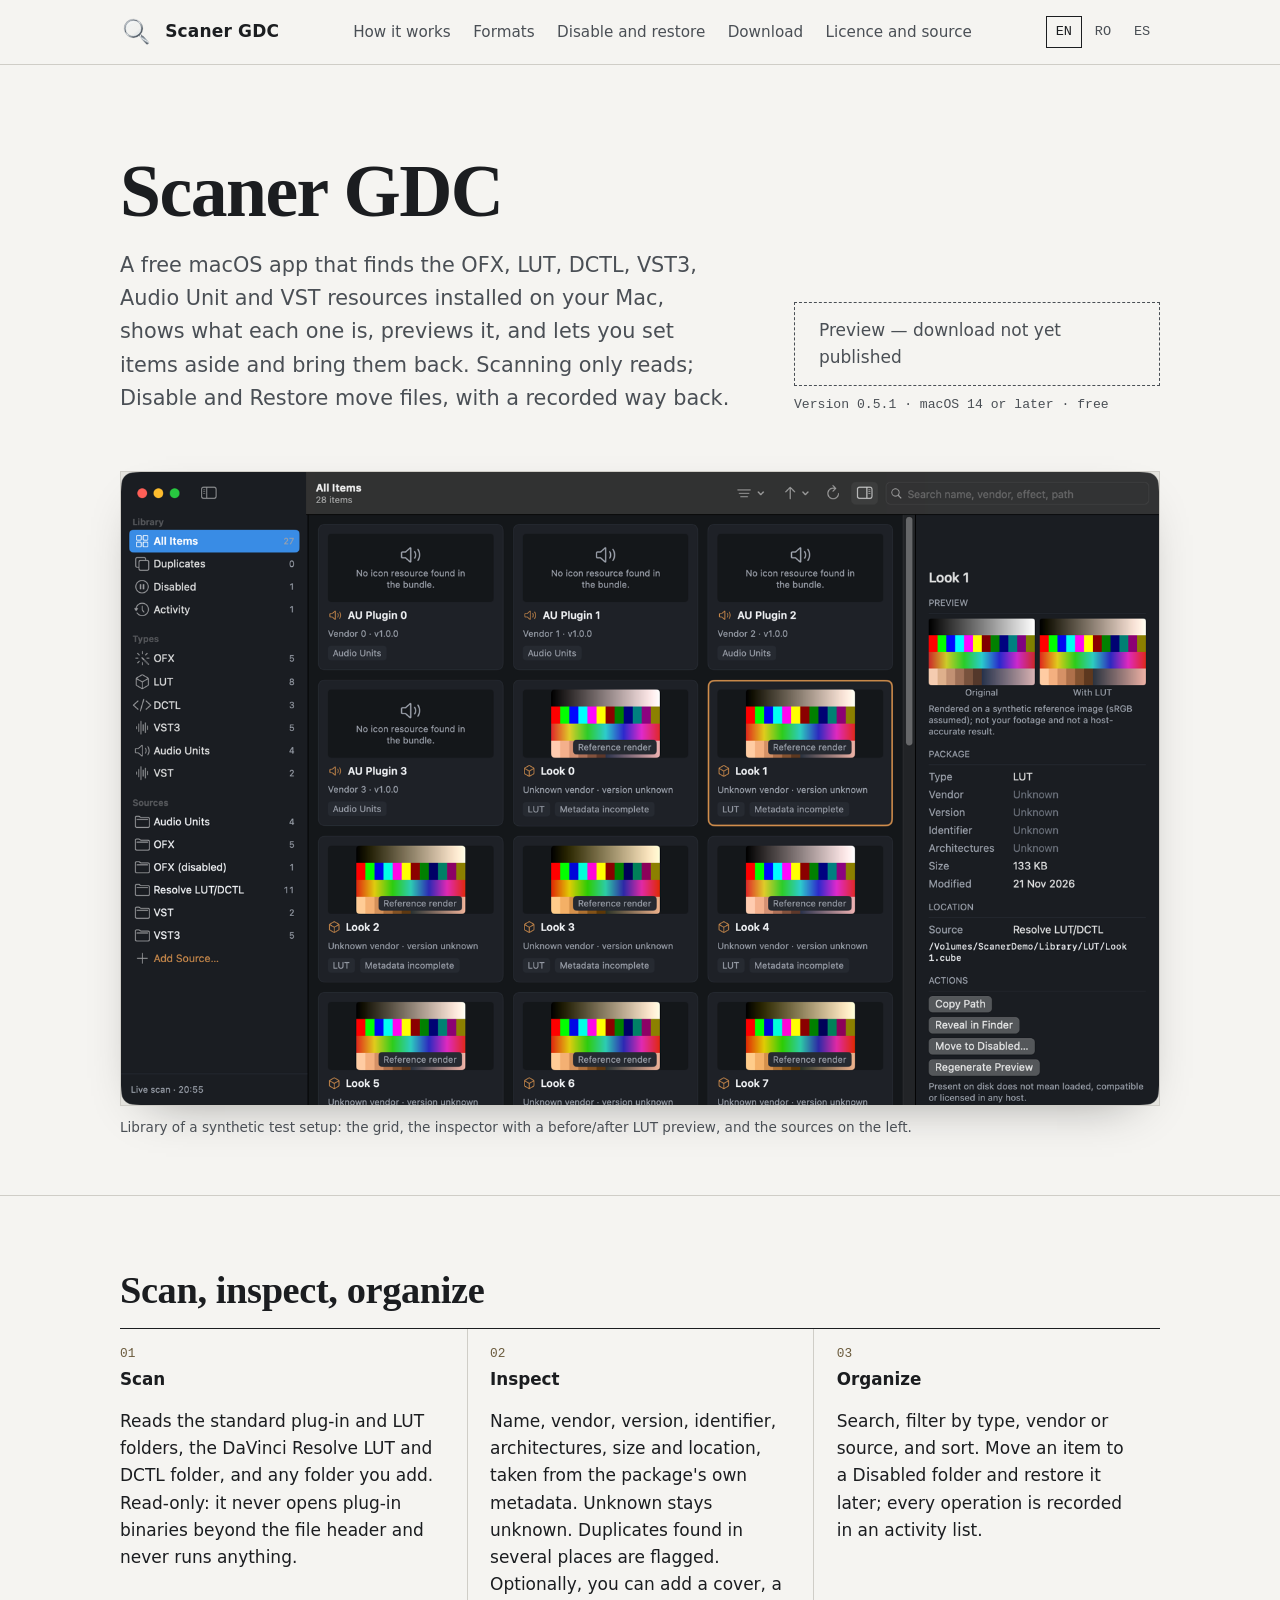
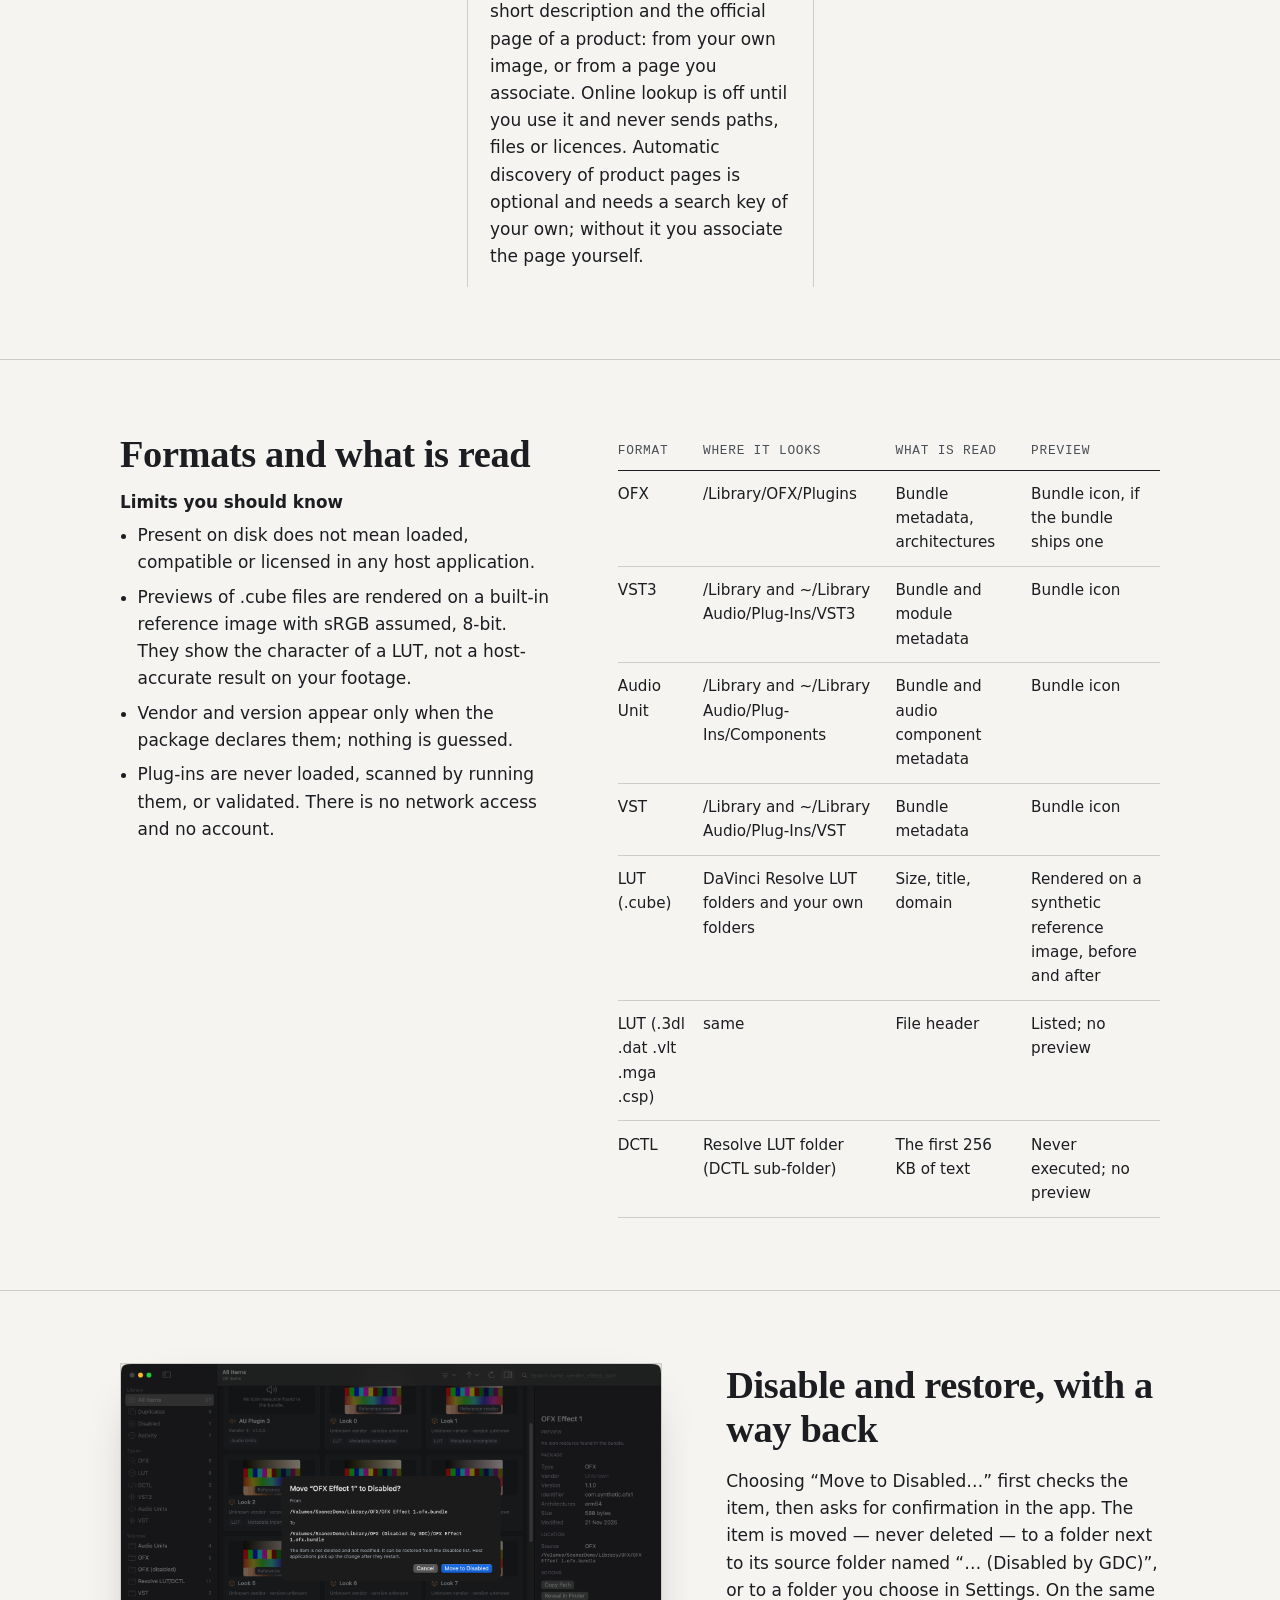
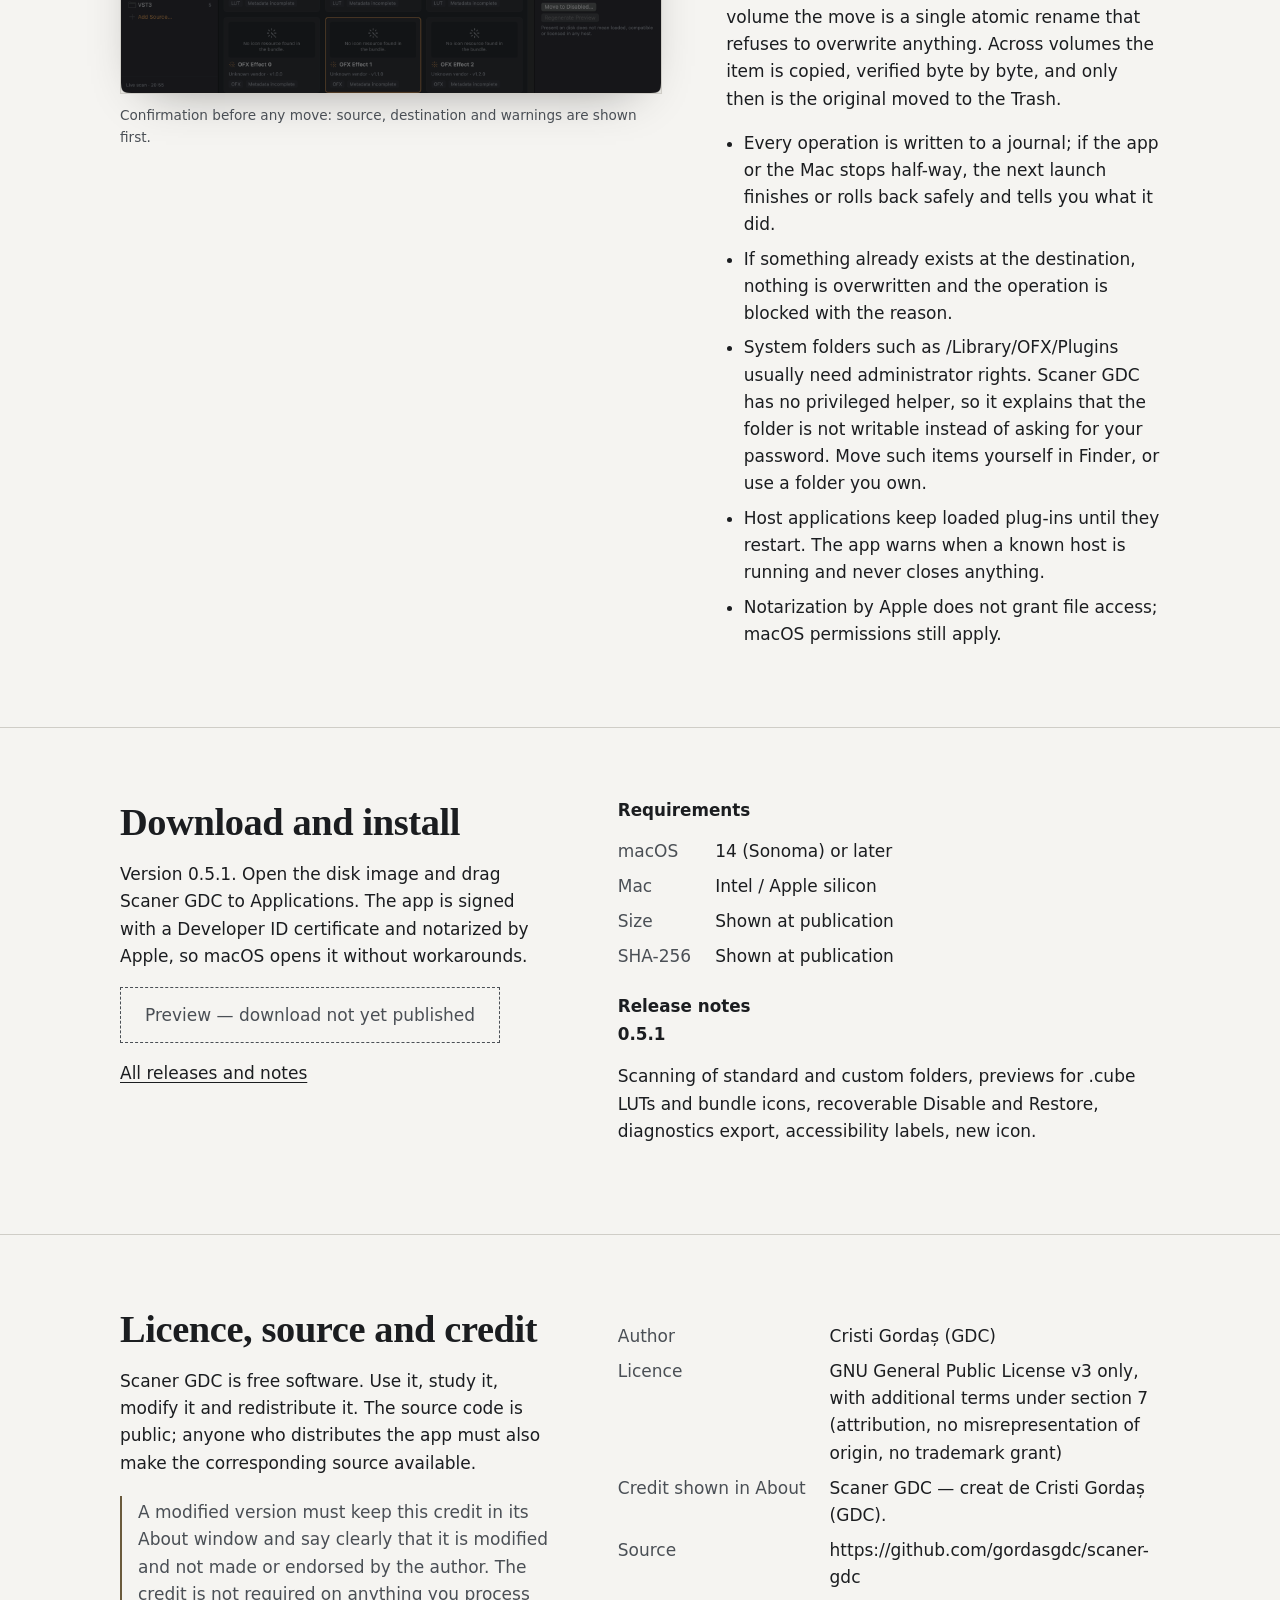
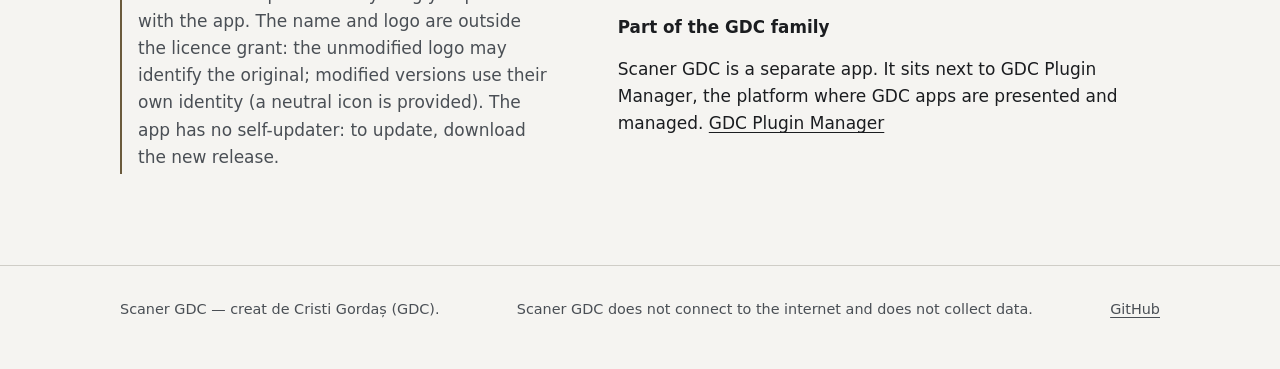
==== site/index.html @ c9c183f8 "Scaner GDC 0.5.1 Source snapshot of the private development history at f3cc10f59697." ====
<!doctype html>
<html lang="en"><head><meta charset="utf-8"><meta name="viewport" content="width=device-width,initial-scale=1">
<title>Scaner GDC — inventory and preview of OFX, LUT, DCTL and audio plug-ins for macOS</title><meta name="description" content="Scaner GDC is a free macOS app that lists the OFX, LUT, DCTL, VST3, Audio Unit and VST resources installed on your Mac, previews them and lets you move items aside and restore them.">
<meta name="color-scheme" content="light dark"><link rel="canonical" href="https://gordasgdc.github.io/scaner-gdc/"><link rel="alternate" hreflang="en" href="https://gordasgdc.github.io/scaner-gdc/"><link rel="alternate" hreflang="ro" href="https://gordasgdc.github.io/scaner-gdc/ro/"><link rel="alternate" hreflang="es" href="https://gordasgdc.github.io/scaner-gdc/es/"><link rel="alternate" hreflang="x-default" href="https://gordasgdc.github.io/scaner-gdc/">
<meta property="og:title" content="Scaner GDC"><meta property="og:description" content="Scaner GDC is a free macOS app that lists the OFX, LUT, DCTL, VST3, Audio Unit and VST resources installed on your Mac, previews them and lets you move items aside and restore them."><meta property="og:type" content="website">
<link rel="icon" type="image/svg+xml" href="assets/logo.svg"><link rel="stylesheet" href="assets/style.css"></head>
<body><a class="skip" href="#main">Skip to content</a>
<header class="top"><div class="wrap"><a class="brand" href="./"><img src="assets/logo.svg" alt="" width="34" height="34"><span>Scaner GDC</span></a>
<nav class="main" aria-label="Main"><a href="#workflow">How it works</a><a href="#formats">Formats</a><a href="#manage">Disable and restore</a><a href="#download">Download</a><a href="#license">Licence and source</a></nav><nav class="lang" aria-label="Language"><a href="./" hreflang="en" lang="en" aria-current="page">EN</a><a href="ro/" hreflang="ro" lang="ro">RO</a><a href="es/" hreflang="es" lang="es">ES</a></nav></div></header>
<main id="main">
<div class="hero"><div class="wrap"><div class="cols"><div><h1>Scaner GDC</h1><p class="lead">A free macOS app that finds the OFX, LUT, DCTL, VST3, Audio Unit and VST resources installed on your Mac, shows what each one is, previews it, and lets you set items aside and bring them back. Scanning only reads; Disable and Restore move files, with a recorded way back.</p></div>
<div class="dl"><span class="btn off" role="note">Preview — download not yet published</span><p class="meta">Version 0.5.1 · macOS 14 or later · free</p></div></div>
<figure class="shot hero-shot"><img src="assets/shots/main.png" width="1600" height="975" alt="Scaner GDC window with a grid of plug-ins and LUTs and an inspector showing an original and a LUT preview"><figcaption>Library of a synthetic test setup: the grid, the inspector with a before/after LUT preview, and the sources on the left.</figcaption></figure></div></div>
<section id="workflow"><div class="wrap"><h2>Scan, inspect, organize</h2><ol class="steps"><li><span class="n">01</span><h3>Scan</h3><p>Reads the standard plug-in and LUT folders, the DaVinci Resolve LUT and DCTL folder, and any folder you add. Read-only: it never opens plug-in binaries beyond the file header and never runs anything.</p></li><li><span class="n">02</span><h3>Inspect</h3><p>Name, vendor, version, identifier, architectures, size and location, taken from the package&#x27;s own metadata. Unknown stays unknown. Duplicates found in several places are flagged. Optionally, you can add a cover, a short description and the official page of a product: from your own image, or from a page you associate. Online lookup is off until you use it and never sends paths, files or licences. Automatic discovery of product pages is optional and needs a search key of your own; without it you associate the page yourself.</p></li><li><span class="n">03</span><h3>Organize</h3><p>Search, filter by type, vendor or source, and sort. Move an item to a Disabled folder and restore it later; every operation is recorded in an activity list.</p></li></ol></div></section>
<section id="formats"><div class="wrap split"><div><h2>Formats and what is read</h2><h3>Limits you should know</h3><ul class="plain"><li>Present on disk does not mean loaded, compatible or licensed in any host application.</li><li>Previews of .cube files are rendered on a built-in reference image with sRGB assumed, 8-bit. They show the character of a LUT, not a host-accurate result on your footage.</li><li>Vendor and version appear only when the package declares them; nothing is guessed.</li><li>Plug-ins are never loaded, scanned by running them, or validated. There is no network access and no account.</li></ul></div>
<div class="tablewrap"><table><thead><tr><th scope="col">Format</th><th scope="col">Where it looks</th><th scope="col">What is read</th><th scope="col">Preview</th></tr></thead><tbody><tr><td>OFX</td><td>/Library/OFX/Plugins</td><td>Bundle metadata, architectures</td><td>Bundle icon, if the bundle ships one</td></tr><tr><td>VST3</td><td>/Library and ~/Library Audio/Plug-Ins/VST3</td><td>Bundle and module metadata</td><td>Bundle icon</td></tr><tr><td>Audio Unit</td><td>/Library and ~/Library Audio/Plug-Ins/Components</td><td>Bundle and audio component metadata</td><td>Bundle icon</td></tr><tr><td>VST</td><td>/Library and ~/Library Audio/Plug-Ins/VST</td><td>Bundle metadata</td><td>Bundle icon</td></tr><tr><td>LUT (.cube)</td><td>DaVinci Resolve LUT folders and your own folders</td><td>Size, title, domain</td><td>Rendered on a synthetic reference image, before and after</td></tr><tr><td>LUT (.3dl .dat .vlt .mga .csp)</td><td>same</td><td>File header</td><td>Listed; no preview</td></tr><tr><td>DCTL</td><td>Resolve LUT folder (DCTL sub-folder)</td><td>The first 256 KB of text</td><td>Never executed; no preview</td></tr></tbody></table></div></div></section>
<section id="manage"><div class="wrap split flip"><div><h2>Disable and restore, with a way back</h2><p>Choosing “Move to Disabled…” first checks the item, then asks for confirmation in the app. The item is moved — never deleted — to a folder next to its source folder named “… (Disabled by GDC)”, or to a folder you choose in Settings. On the same volume the move is a single atomic rename that refuses to overwrite anything. Across volumes the item is copied, verified byte by byte, and only then is the original moved to the Trash.</p><ul class="plain"><li>Every operation is written to a journal; if the app or the Mac stops half-way, the next launch finishes or rolls back safely and tells you what it did.</li><li>If something already exists at the destination, nothing is overwritten and the operation is blocked with the reason.</li><li>System folders such as /Library/OFX/Plugins usually need administrator rights. Scaner GDC has no privileged helper, so it explains that the folder is not writable instead of asking for your password. Move such items yourself in Finder, or use a folder you own.</li><li>Host applications keep loaded plug-ins until they restart. The app warns when a known host is running and never closes anything.</li><li>Notarization by Apple does not grant file access; macOS permissions still apply.</li></ul></div>
<figure class="shot"><img src="assets/shots/confirm.png" width="1600" height="975" alt="Confirmation dialog before moving an OFX effect to the Disabled folder" loading="lazy"><figcaption>Confirmation before any move: source, destination and warnings are shown first.</figcaption></figure></div></section>
<section id="download"><div class="wrap split"><div><h2>Download and install</h2><p>Version 0.5.1. Open the disk image and drag Scaner GDC to Applications. The app is signed with a Developer ID certificate and notarized by Apple, so macOS opens it without workarounds.</p><p><span class="btn off" role="note">Preview — download not yet published</span></p><p><a href="https://github.com/gordasgdc/scaner-gdc/releases">All releases and notes</a></p></div>
<div><h3>Requirements</h3><dl class="facts"><dt>macOS</dt><dd>14 (Sonoma) or later</dd><dt>Mac</dt><dd>Intel / Apple silicon</dd><dt>Size</dt><dd>Shown at publication</dd><dt>SHA-256</dt><dd>Shown at publication</dd></dl><h3 style="margin-top:1.6rem">Release notes</h3><h3>0.5.1</h3><p>Scanning of standard and custom folders, previews for .cube LUTs and bundle icons, recoverable Disable and Restore, diagnostics export, accessibility labels, new icon.</p></div></div></section>
<section id="license"><div class="wrap split"><div><h2>Licence, source and credit</h2><p>Scaner GDC is free software. Use it, study it, modify it and redistribute it. The source code is public; anyone who distributes the app must also make the corresponding source available.</p><p class="note">A modified version must keep this credit in its About window and say clearly that it is modified and not made or endorsed by the author. The credit is not required on anything you process with the app. The name and logo are outside the licence grant: the unmodified logo may identify the original; modified versions use their own identity (a neutral icon is provided). The app has no self-updater: to update, download the new release.</p></div>
<div><dl class="facts"><dt>Author</dt><dd>Cristi Gordaș (GDC)</dd><dt>Licence</dt><dd>GNU General Public License v3 only, with additional terms under section 7 (attribution, no misrepresentation of origin, no trademark grant)</dd><dt>Credit shown in About</dt><dd>Scaner GDC — creat de Cristi Gordaș (GDC).</dd><dt>Source</dt><dd>https://github.com/gordasgdc/scaner-gdc</dd></dl><h3 style="margin-top:1.6rem">Part of the GDC family</h3><p>Scaner GDC is a separate app. It sits next to GDC Plugin Manager, the platform where GDC apps are presented and managed. <a href="https://gordas.dev/">GDC Plugin Manager</a></p></div></div></section>
</main>
<footer><div class="wrap"><span>Scaner GDC — creat de Cristi Gordaș (GDC).</span><span>Scaner GDC does not connect to the internet and does not collect data.</span><span><a href="https://github.com/gordasgdc/scaner-gdc">GitHub</a></span></div></footer></body></html>
---- site/assets/style.css ----
/* Scaner GDC — atelier optic: neutral paper, graphite ink, hairlines. Reflections live in the logo only. */
:root{
  --paper:#f5f4f1; --paper-2:#ecebe7; --ink:#1b1d20; --ink-2:#4a4f55; --line:#cfcdc7; --accent:#6a5a3c; --focus:#0a5bd6; --shot-bg:#e4e3de;
  --serif: ui-serif,"New York","Iowan Old Style","Palatino Linotype",Georgia,serif;
  --sans: -apple-system,BlinkMacSystemFont,"SF Pro Text","Segoe UI",system-ui,Helvetica,Arial,sans-serif;
  --mono: ui-monospace,"SF Mono",Menlo,Consolas,monospace;
}
@media (prefers-color-scheme:dark){
  :root{--paper:#141517; --paper-2:#1b1d20; --ink:#ecebe8; --ink-2:#a9adb3; --line:#34373c; --accent:#c9b88f; --focus:#7db0ff; --shot-bg:#0e0f11}
}
*{box-sizing:border-box}
html{scroll-behavior:smooth}
@media (prefers-reduced-motion:reduce){html{scroll-behavior:auto}*{transition:none!important;animation:none!important}}
body{margin:0;background:var(--paper);color:var(--ink);font:17px/1.6 var(--sans);-webkit-font-smoothing:antialiased}
a{color:inherit;text-decoration-thickness:1px;text-underline-offset:3px}
a:hover{color:var(--accent)}
:focus-visible{outline:3px solid var(--focus);outline-offset:3px;border-radius:2px}
.skip{position:absolute;left:-999px;top:0;background:var(--ink);color:var(--paper);padding:.6rem 1rem;z-index:10}
.skip:focus{left:0}
.wrap{max-width:1120px;margin:0 auto;padding:0 clamp(1.1rem,4vw,2.5rem)}
header.top{border-bottom:1px solid var(--line)}
header.top .wrap{display:flex;align-items:center;justify-content:space-between;gap:1rem;min-height:64px;flex-wrap:wrap}
.brand{display:flex;align-items:center;gap:.7rem;text-decoration:none;font-weight:600;letter-spacing:.01em}
.brand img{width:34px;height:34px;display:block}
nav.main{display:flex;gap:1.4rem;flex-wrap:wrap;font-size:.95rem}
nav.main a{text-decoration:none;color:var(--ink-2);padding:.3rem 0}
nav.main a:hover{color:var(--ink);text-decoration:underline}
.lang{display:flex;gap:.2rem;font-size:.85rem;font-family:var(--mono)}
.lang a{padding:.25rem .55rem;border:1px solid transparent;text-decoration:none;color:var(--ink-2)}
.lang a[aria-current="page"]{border-color:var(--ink);color:var(--ink)}
.hero{padding:clamp(2.5rem,7vw,5.5rem) 0 clamp(2rem,5vw,3.5rem)}
.hero .cols{display:grid;grid-template-columns:minmax(0,5fr) minmax(0,3fr);gap:clamp(1.5rem,5vw,4rem);align-items:end}
h1{font:600 clamp(2.6rem,7vw,4.6rem)/1.04 var(--serif);letter-spacing:-.02em;margin:0 0 1.2rem}
.lead{font-size:clamp(1.1rem,2.2vw,1.3rem);color:var(--ink-2);max-width:38em;margin:0}
.dl{display:flex;flex-direction:column;gap:.6rem;align-items:flex-start}
.btn{display:inline-block;background:var(--ink);color:var(--paper);padding:.85rem 1.5rem;text-decoration:none;font-weight:600;border:1px solid var(--ink)}
.btn:hover{background:transparent;color:var(--ink)}
.meta{font:.82rem/1.5 var(--mono);color:var(--ink-2);margin:0}
.shot{margin:0}
.shot img{display:block;width:100%;height:auto;border:1px solid var(--line);background:var(--shot-bg);box-shadow:0 18px 50px -28px rgba(0,0,0,.45)}
.shot figcaption{font-size:.85rem;color:var(--ink-2);margin-top:.7rem}
.hero-shot{margin-top:clamp(2rem,5vw,3.5rem)}
section{border-top:1px solid var(--line);padding:clamp(2.5rem,6vw,4.5rem) 0}
h2{font:600 clamp(1.7rem,3.6vw,2.4rem)/1.15 var(--serif);letter-spacing:-.01em;margin:0 0 1rem}
h3{font:600 1.05rem/1.3 var(--sans);margin:0 0 .4rem}
.split{display:grid;grid-template-columns:minmax(0,1fr) minmax(0,1.25fr);gap:clamp(1.5rem,5vw,4rem);align-items:start}
.split.flip{grid-template-columns:minmax(0,1.25fr) minmax(0,1fr)}
.split.flip>:first-child{order:2}
.steps{display:grid;grid-template-columns:repeat(3,minmax(0,1fr));margin:0;padding:0;list-style:none;border-top:1px solid var(--ink)}
.steps li{padding:1.1rem 1.4rem 0 0}
.steps li+li{padding-left:1.4rem;border-left:1px solid var(--line)}
.steps .n{font:.8rem var(--mono);color:var(--accent);display:block;margin-bottom:.5rem}
table{border-collapse:collapse;width:100%;font-size:.95rem}
th,td{text-align:left;padding:.7rem .9rem .7rem 0;border-bottom:1px solid var(--line);vertical-align:top}
th{font:.8rem var(--mono);text-transform:uppercase;letter-spacing:.06em;color:var(--ink-2);border-bottom:1px solid var(--ink)}
.tablewrap{overflow-x:auto}
ul.plain{padding-left:1.1rem;margin:.5rem 0 0}
ul.plain li{margin:.45rem 0}
code,.mono{font-family:var(--mono);font-size:.88em}
.note{border-left:2px solid var(--accent);padding:.2rem 0 .2rem 1rem;color:var(--ink-2);margin:1.2rem 0}
dl.facts{display:grid;grid-template-columns:max-content 1fr;gap:.5rem 1.5rem;margin:1rem 0 0}
dl.facts dt{color:var(--ink-2)}dl.facts dd{margin:0}
footer{border-top:1px solid var(--line);padding:2rem 0 3rem;color:var(--ink-2);font-size:.9rem}
footer .wrap{display:flex;gap:1rem 2rem;flex-wrap:wrap;justify-content:space-between}
@media (max-width:820px){
  .hero .cols,.split,.split.flip{grid-template-columns:1fr}
  .split.flip>:first-child{order:0}
  .steps{grid-template-columns:1fr}.steps li+li{border-left:0;border-top:1px solid var(--line);padding-left:0;margin-top:1rem}
  nav.main{order:3;width:100%}
}
.btn.off{background:transparent;color:var(--ink-2);border:1px dashed currentColor;cursor:default;font-weight:500}
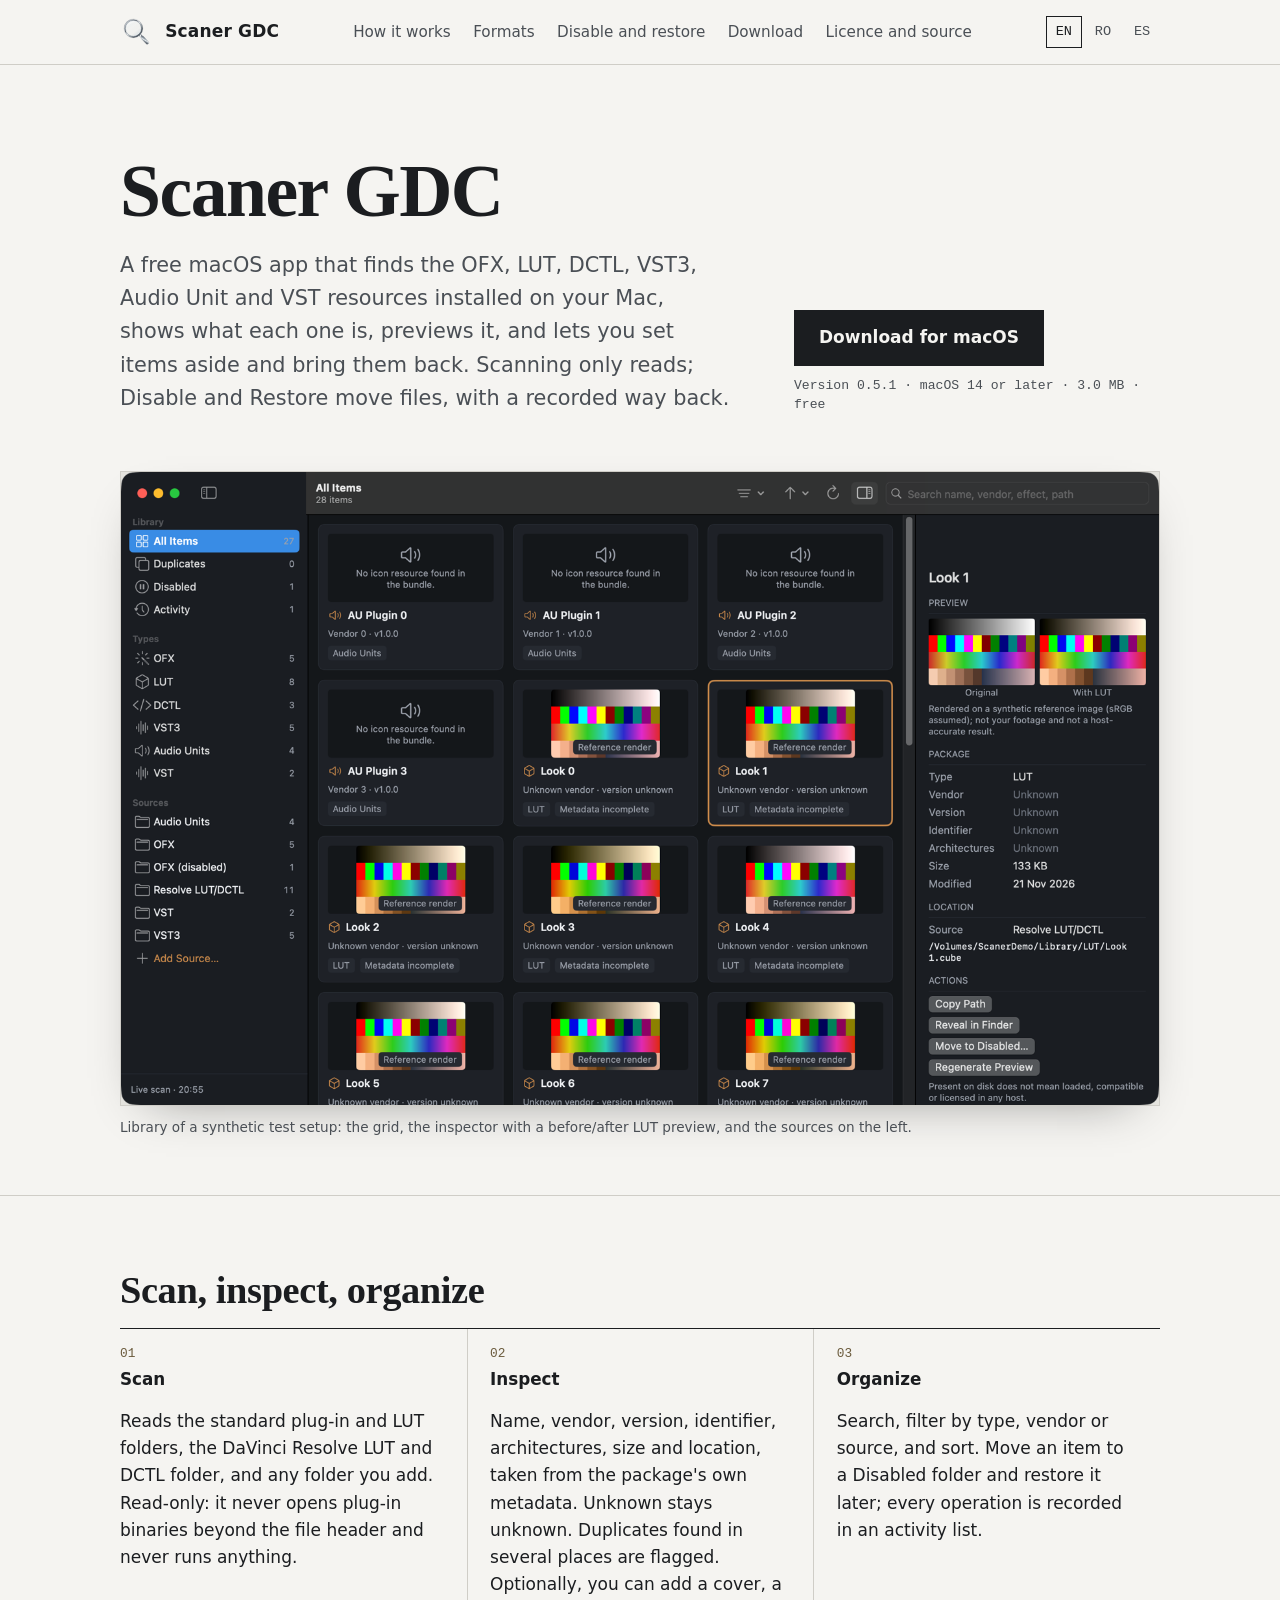
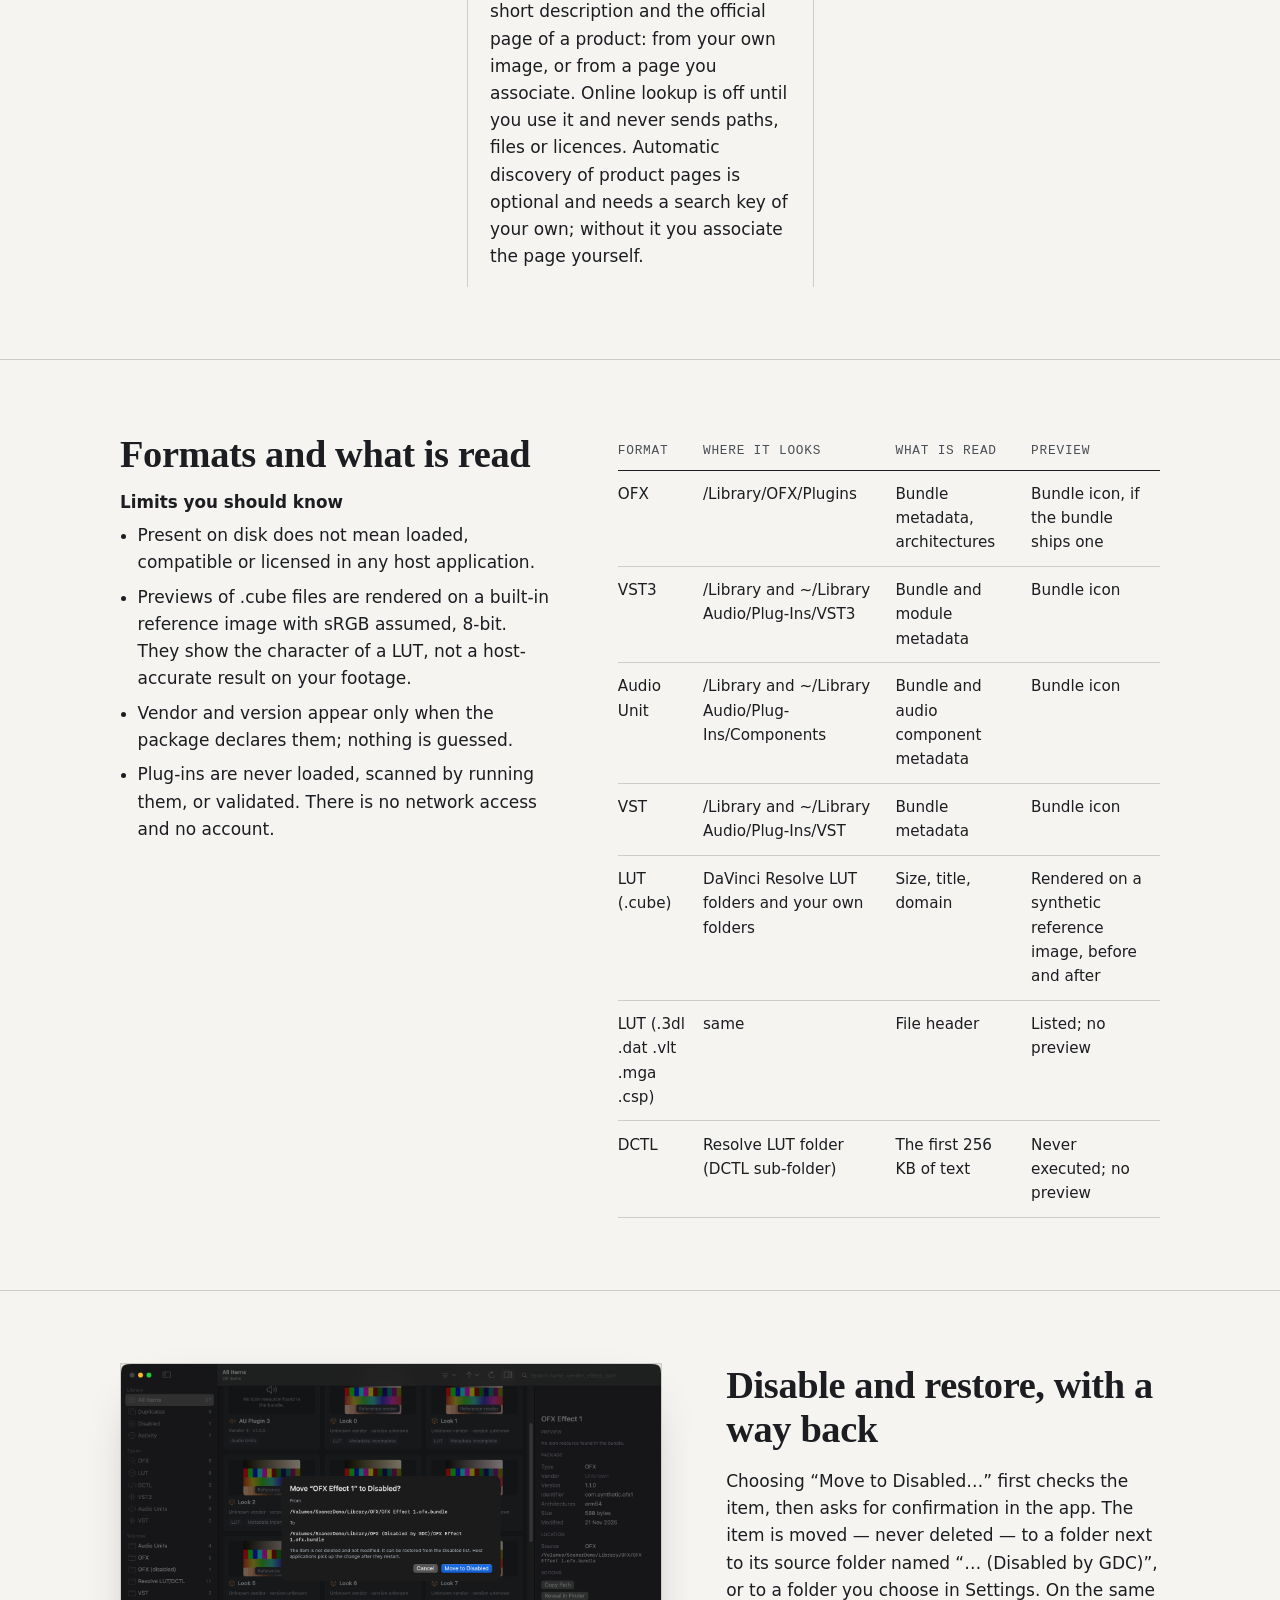
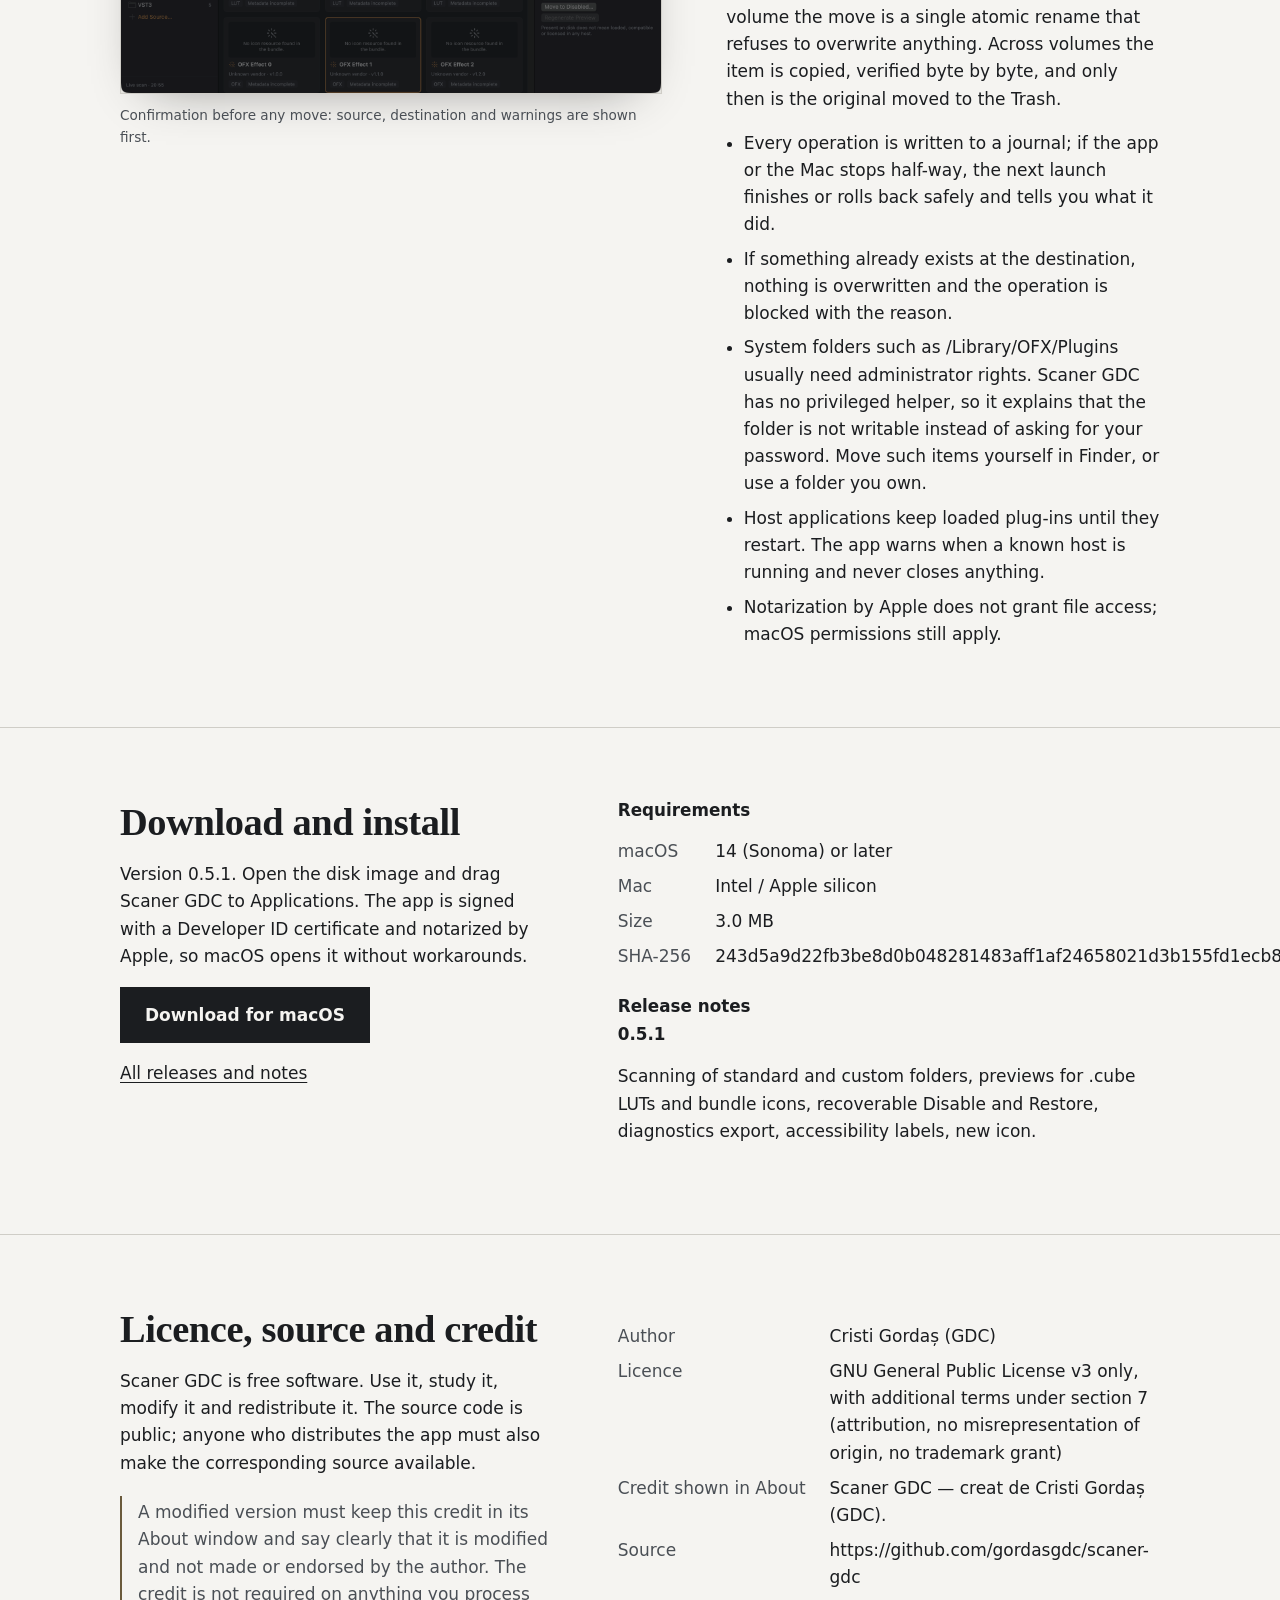
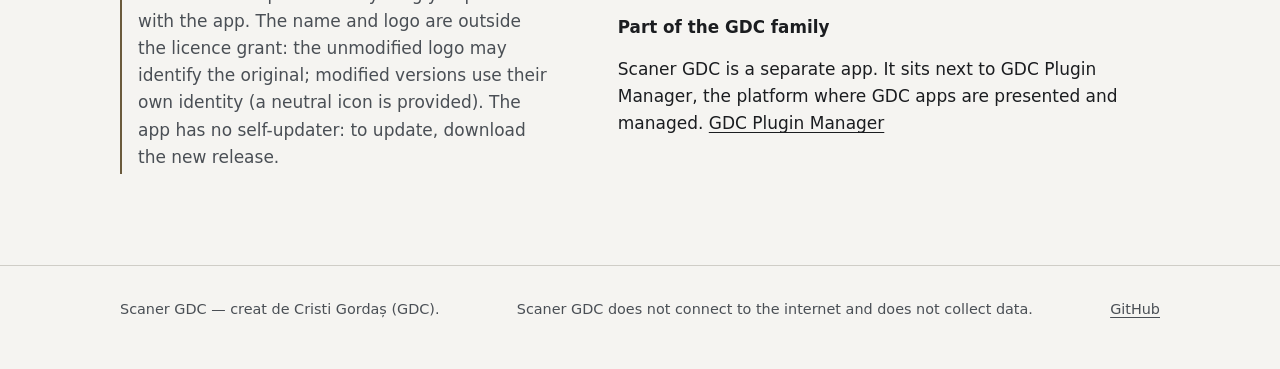
==== commit b1b486bb: "Scaner GDC 0.5.1 Source snapshot of the private development history at b923a7412fd7." ====
--- a/site/index.html
+++ b/site/index.html
@@ -9,15 +9,15 @@
 <nav class="main" aria-label="Main"><a href="#workflow">How it works</a><a href="#formats">Formats</a><a href="#manage">Disable and restore</a><a href="#download">Download</a><a href="#license">Licence and source</a></nav><nav class="lang" aria-label="Language"><a href="./" hreflang="en" lang="en" aria-current="page">EN</a><a href="ro/" hreflang="ro" lang="ro">RO</a><a href="es/" hreflang="es" lang="es">ES</a></nav></div></header>
 <main id="main">
 <div class="hero"><div class="wrap"><div class="cols"><div><h1>Scaner GDC</h1><p class="lead">A free macOS app that finds the OFX, LUT, DCTL, VST3, Audio Unit and VST resources installed on your Mac, shows what each one is, previews it, and lets you set items aside and bring them back. Scanning only reads; Disable and Restore move files, with a recorded way back.</p></div>
-<div class="dl"><span class="btn off" role="note">Preview — download not yet published</span><p class="meta">Version 0.5.1 · macOS 14 or later · free</p></div></div>
+<div class="dl"><a class="btn" href="https://github.com/gordasgdc/scaner-gdc/releases/latest/download/ScanerGDC-macOS.dmg">Download for macOS</a><p class="meta">Version 0.5.1 · macOS 14 or later · 3.0 MB · free</p></div></div>
 <figure class="shot hero-shot"><img src="assets/shots/main.png" width="1600" height="975" alt="Scaner GDC window with a grid of plug-ins and LUTs and an inspector showing an original and a LUT preview"><figcaption>Library of a synthetic test setup: the grid, the inspector with a before/after LUT preview, and the sources on the left.</figcaption></figure></div></div>
 <section id="workflow"><div class="wrap"><h2>Scan, inspect, organize</h2><ol class="steps"><li><span class="n">01</span><h3>Scan</h3><p>Reads the standard plug-in and LUT folders, the DaVinci Resolve LUT and DCTL folder, and any folder you add. Read-only: it never opens plug-in binaries beyond the file header and never runs anything.</p></li><li><span class="n">02</span><h3>Inspect</h3><p>Name, vendor, version, identifier, architectures, size and location, taken from the package&#x27;s own metadata. Unknown stays unknown. Duplicates found in several places are flagged. Optionally, you can add a cover, a short description and the official page of a product: from your own image, or from a page you associate. Online lookup is off until you use it and never sends paths, files or licences. Automatic discovery of product pages is optional and needs a search key of your own; without it you associate the page yourself.</p></li><li><span class="n">03</span><h3>Organize</h3><p>Search, filter by type, vendor or source, and sort. Move an item to a Disabled folder and restore it later; every operation is recorded in an activity list.</p></li></ol></div></section>
 <section id="formats"><div class="wrap split"><div><h2>Formats and what is read</h2><h3>Limits you should know</h3><ul class="plain"><li>Present on disk does not mean loaded, compatible or licensed in any host application.</li><li>Previews of .cube files are rendered on a built-in reference image with sRGB assumed, 8-bit. They show the character of a LUT, not a host-accurate result on your footage.</li><li>Vendor and version appear only when the package declares them; nothing is guessed.</li><li>Plug-ins are never loaded, scanned by running them, or validated. There is no network access and no account.</li></ul></div>
 <div class="tablewrap"><table><thead><tr><th scope="col">Format</th><th scope="col">Where it looks</th><th scope="col">What is read</th><th scope="col">Preview</th></tr></thead><tbody><tr><td>OFX</td><td>/Library/OFX/Plugins</td><td>Bundle metadata, architectures</td><td>Bundle icon, if the bundle ships one</td></tr><tr><td>VST3</td><td>/Library and ~/Library Audio/Plug-Ins/VST3</td><td>Bundle and module metadata</td><td>Bundle icon</td></tr><tr><td>Audio Unit</td><td>/Library and ~/Library Audio/Plug-Ins/Components</td><td>Bundle and audio component metadata</td><td>Bundle icon</td></tr><tr><td>VST</td><td>/Library and ~/Library Audio/Plug-Ins/VST</td><td>Bundle metadata</td><td>Bundle icon</td></tr><tr><td>LUT (.cube)</td><td>DaVinci Resolve LUT folders and your own folders</td><td>Size, title, domain</td><td>Rendered on a synthetic reference image, before and after</td></tr><tr><td>LUT (.3dl .dat .vlt .mga .csp)</td><td>same</td><td>File header</td><td>Listed; no preview</td></tr><tr><td>DCTL</td><td>Resolve LUT folder (DCTL sub-folder)</td><td>The first 256 KB of text</td><td>Never executed; no preview</td></tr></tbody></table></div></div></section>
 <section id="manage"><div class="wrap split flip"><div><h2>Disable and restore, with a way back</h2><p>Choosing “Move to Disabled…” first checks the item, then asks for confirmation in the app. The item is moved — never deleted — to a folder next to its source folder named “… (Disabled by GDC)”, or to a folder you choose in Settings. On the same volume the move is a single atomic rename that refuses to overwrite anything. Across volumes the item is copied, verified byte by byte, and only then is the original moved to the Trash.</p><ul class="plain"><li>Every operation is written to a journal; if the app or the Mac stops half-way, the next launch finishes or rolls back safely and tells you what it did.</li><li>If something already exists at the destination, nothing is overwritten and the operation is blocked with the reason.</li><li>System folders such as /Library/OFX/Plugins usually need administrator rights. Scaner GDC has no privileged helper, so it explains that the folder is not writable instead of asking for your password. Move such items yourself in Finder, or use a folder you own.</li><li>Host applications keep loaded plug-ins until they restart. The app warns when a known host is running and never closes anything.</li><li>Notarization by Apple does not grant file access; macOS permissions still apply.</li></ul></div>
 <figure class="shot"><img src="assets/shots/confirm.png" width="1600" height="975" alt="Confirmation dialog before moving an OFX effect to the Disabled folder" loading="lazy"><figcaption>Confirmation before any move: source, destination and warnings are shown first.</figcaption></figure></div></section>
-<section id="download"><div class="wrap split"><div><h2>Download and install</h2><p>Version 0.5.1. Open the disk image and drag Scaner GDC to Applications. The app is signed with a Developer ID certificate and notarized by Apple, so macOS opens it without workarounds.</p><p><span class="btn off" role="note">Preview — download not yet published</span></p><p><a href="https://github.com/gordasgdc/scaner-gdc/releases">All releases and notes</a></p></div>
-<div><h3>Requirements</h3><dl class="facts"><dt>macOS</dt><dd>14 (Sonoma) or later</dd><dt>Mac</dt><dd>Intel / Apple silicon</dd><dt>Size</dt><dd>Shown at publication</dd><dt>SHA-256</dt><dd>Shown at publication</dd></dl><h3 style="margin-top:1.6rem">Release notes</h3><h3>0.5.1</h3><p>Scanning of standard and custom folders, previews for .cube LUTs and bundle icons, recoverable Disable and Restore, diagnostics export, accessibility labels, new icon.</p></div></div></section>
+<section id="download"><div class="wrap split"><div><h2>Download and install</h2><p>Version 0.5.1. Open the disk image and drag Scaner GDC to Applications. The app is signed with a Developer ID certificate and notarized by Apple, so macOS opens it without workarounds.</p><p><a class="btn" href="https://github.com/gordasgdc/scaner-gdc/releases/latest/download/ScanerGDC-macOS.dmg">Download for macOS</a></p><p><a href="https://github.com/gordasgdc/scaner-gdc/releases">All releases and notes</a></p></div>
+<div><h3>Requirements</h3><dl class="facts"><dt>macOS</dt><dd>14 (Sonoma) or later</dd><dt>Mac</dt><dd>Intel / Apple silicon</dd><dt>Size</dt><dd>3.0 MB</dd><dt>SHA-256</dt><dd>243d5a9d22fb3be8d0b048281483aff1af24658021d3b155fd1ecb8a2bc32168</dd></dl><h3 style="margin-top:1.6rem">Release notes</h3><h3>0.5.1</h3><p>Scanning of standard and custom folders, previews for .cube LUTs and bundle icons, recoverable Disable and Restore, diagnostics export, accessibility labels, new icon.</p></div></div></section>
 <section id="license"><div class="wrap split"><div><h2>Licence, source and credit</h2><p>Scaner GDC is free software. Use it, study it, modify it and redistribute it. The source code is public; anyone who distributes the app must also make the corresponding source available.</p><p class="note">A modified version must keep this credit in its About window and say clearly that it is modified and not made or endorsed by the author. The credit is not required on anything you process with the app. The name and logo are outside the licence grant: the unmodified logo may identify the original; modified versions use their own identity (a neutral icon is provided). The app has no self-updater: to update, download the new release.</p></div>
 <div><dl class="facts"><dt>Author</dt><dd>Cristi Gordaș (GDC)</dd><dt>Licence</dt><dd>GNU General Public License v3 only, with additional terms under section 7 (attribution, no misrepresentation of origin, no trademark grant)</dd><dt>Credit shown in About</dt><dd>Scaner GDC — creat de Cristi Gordaș (GDC).</dd><dt>Source</dt><dd>https://github.com/gordasgdc/scaner-gdc</dd></dl><h3 style="margin-top:1.6rem">Part of the GDC family</h3><p>Scaner GDC is a separate app. It sits next to GDC Plugin Manager, the platform where GDC apps are presented and managed. <a href="https://gordas.dev/">GDC Plugin Manager</a></p></div></div></section>
 </main>
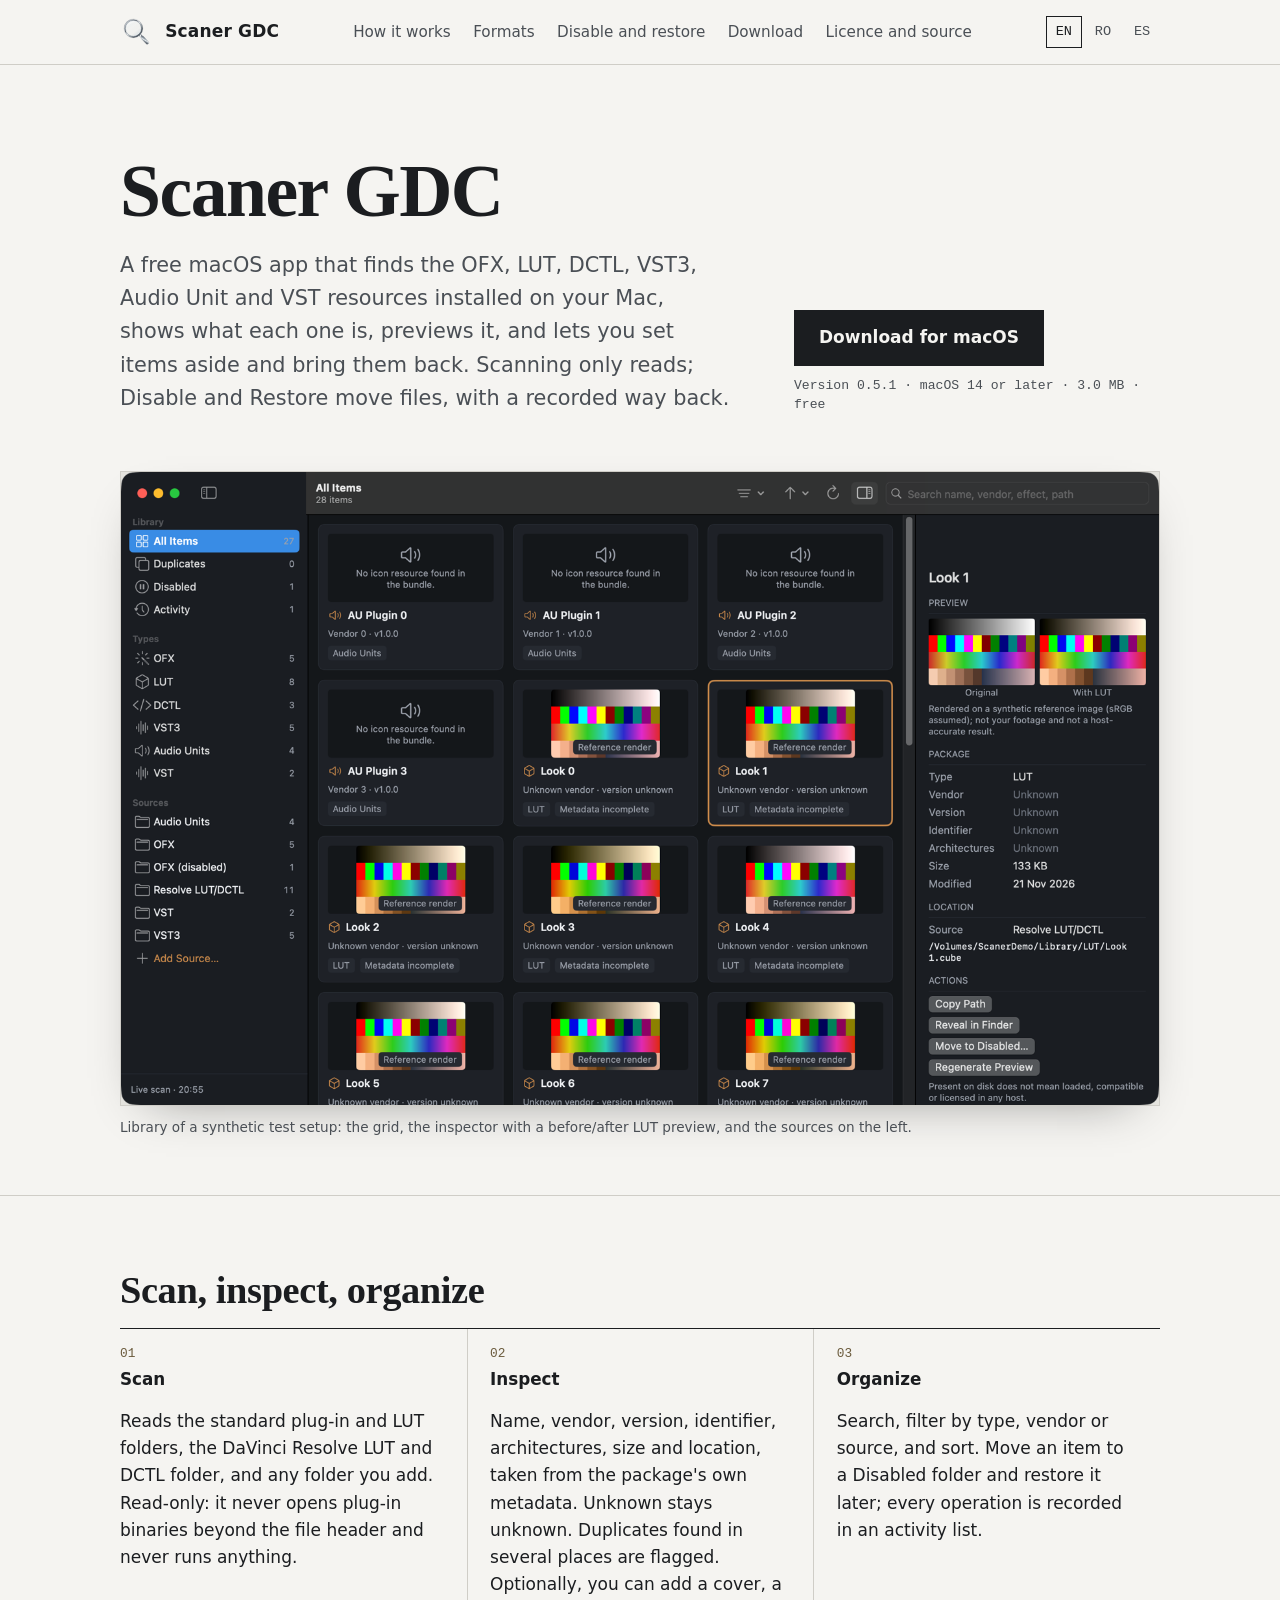
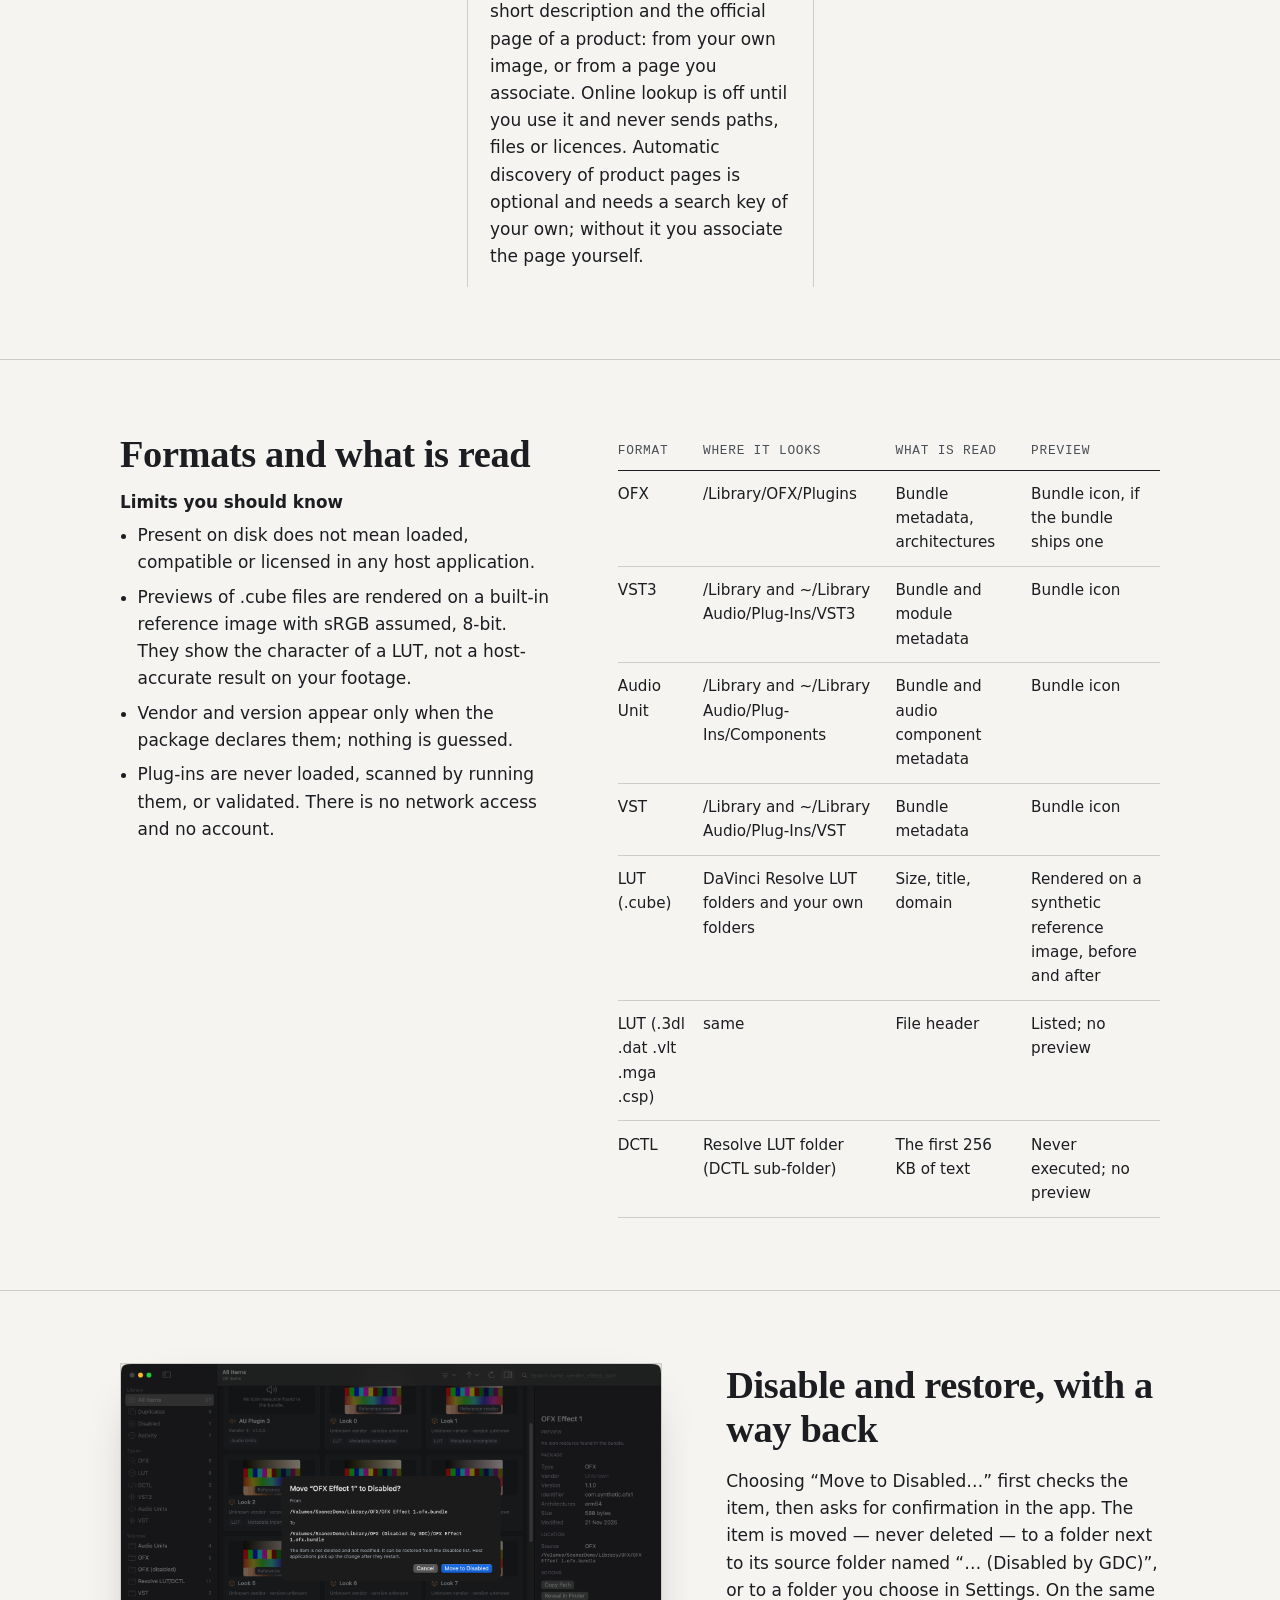
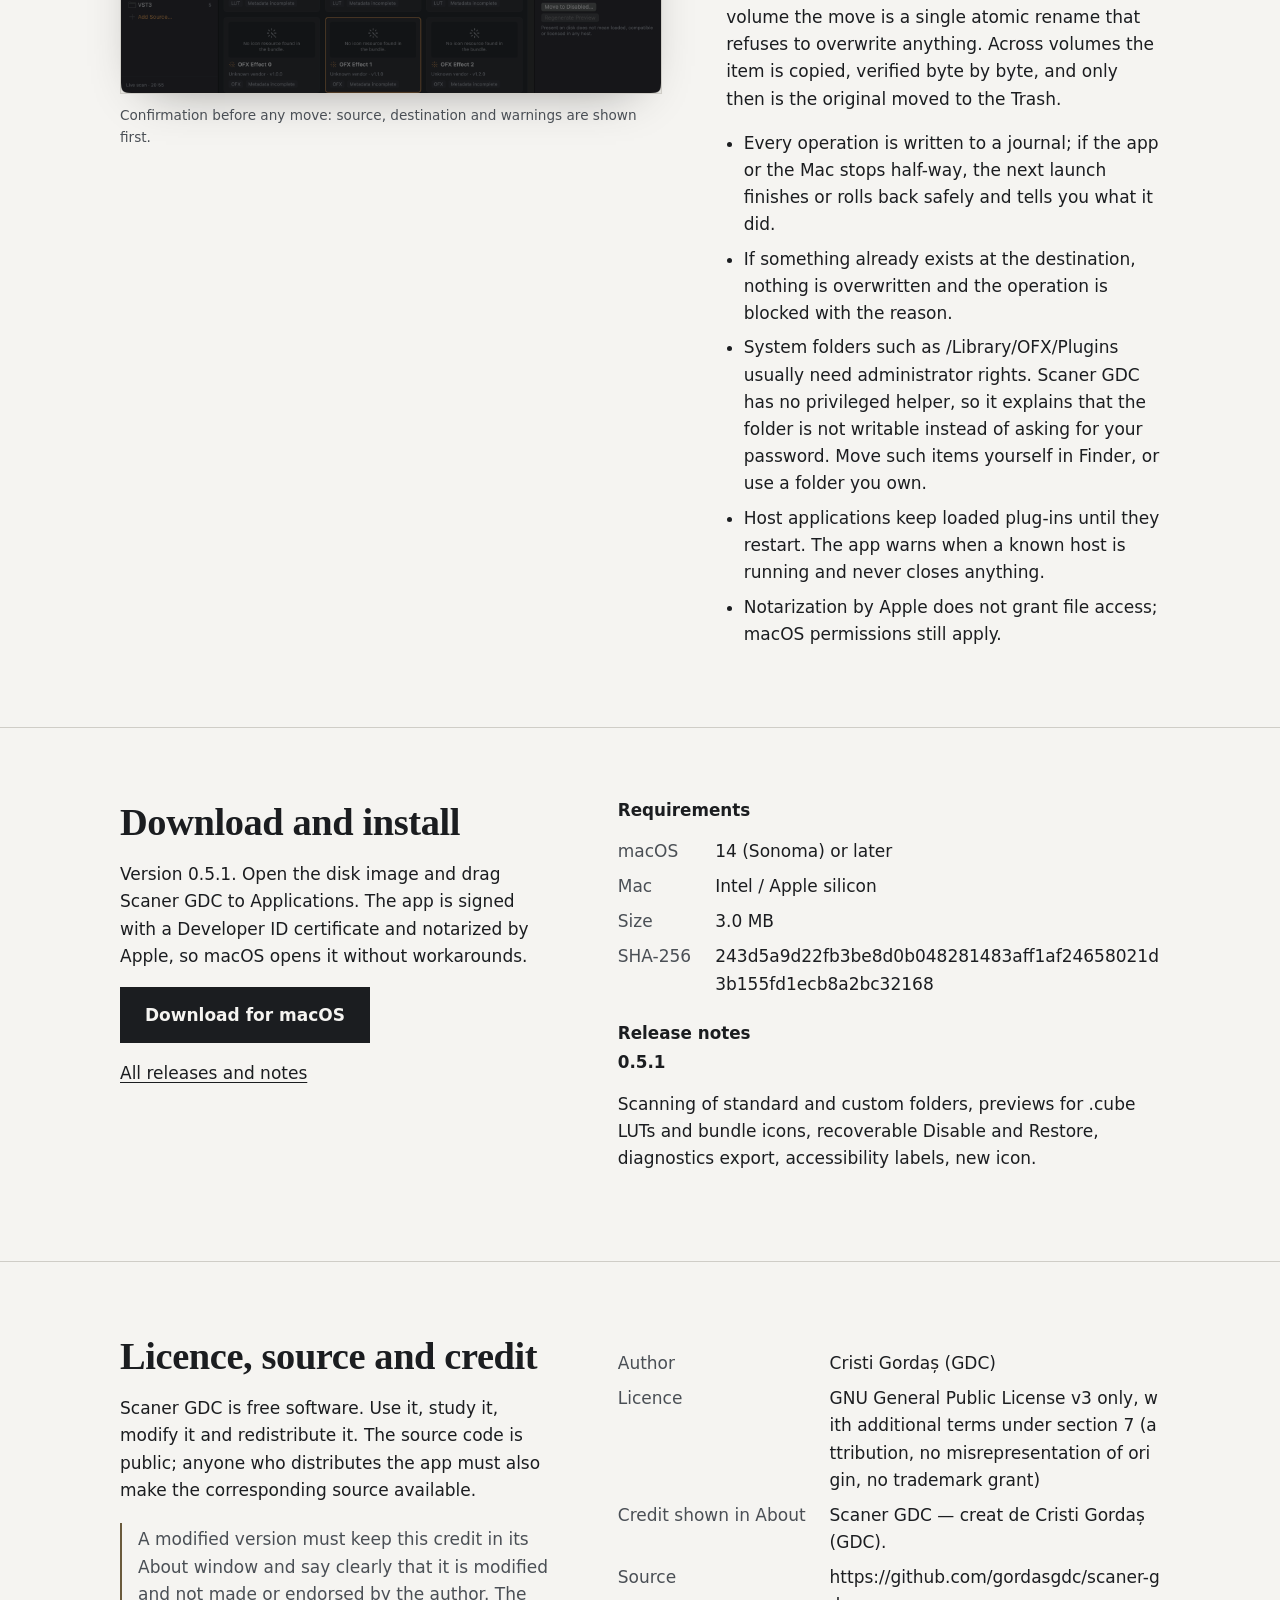
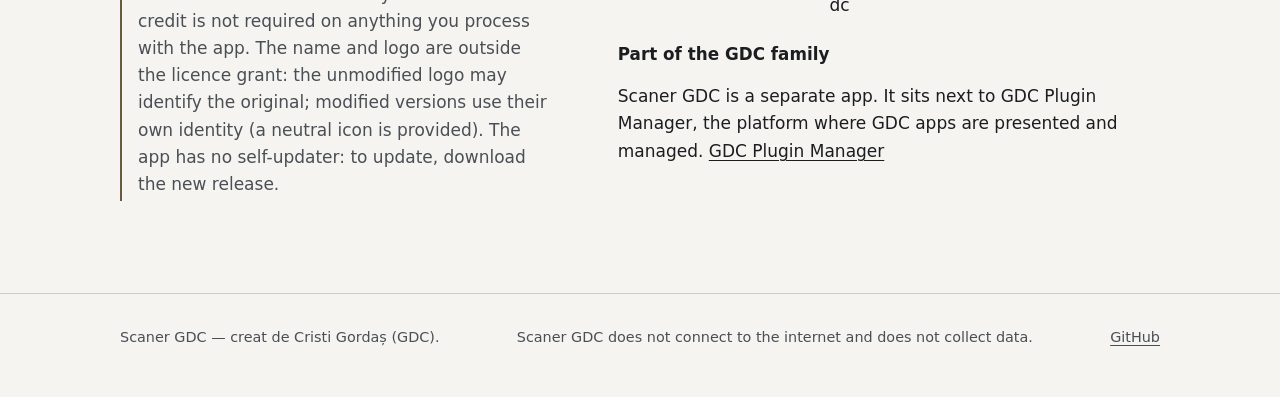
==== commit 73ba8c4f: "Scaner GDC 0.5.1 Source snapshot of the private development history at 2eb596bc272f." ====
--- a/site/index.html
+++ b/site/index.html
@@ -3,7 +3,7 @@
 <title>Scaner GDC — inventory and preview of OFX, LUT, DCTL and audio plug-ins for macOS</title><meta name="description" content="Scaner GDC is a free macOS app that lists the OFX, LUT, DCTL, VST3, Audio Unit and VST resources installed on your Mac, previews them and lets you move items aside and restore them.">
 <meta name="color-scheme" content="light dark"><link rel="canonical" href="https://gordasgdc.github.io/scaner-gdc/"><link rel="alternate" hreflang="en" href="https://gordasgdc.github.io/scaner-gdc/"><link rel="alternate" hreflang="ro" href="https://gordasgdc.github.io/scaner-gdc/ro/"><link rel="alternate" hreflang="es" href="https://gordasgdc.github.io/scaner-gdc/es/"><link rel="alternate" hreflang="x-default" href="https://gordasgdc.github.io/scaner-gdc/">
 <meta property="og:title" content="Scaner GDC"><meta property="og:description" content="Scaner GDC is a free macOS app that lists the OFX, LUT, DCTL, VST3, Audio Unit and VST resources installed on your Mac, previews them and lets you move items aside and restore them."><meta property="og:type" content="website">
-<link rel="icon" type="image/svg+xml" href="assets/logo.svg"><link rel="stylesheet" href="assets/style.css"></head>
+<link rel="icon" type="image/svg+xml" href="assets/logo.svg"><link rel="stylesheet" href="assets/style.css?v=0.5.1-2"></head>
 <body><a class="skip" href="#main">Skip to content</a>
 <header class="top"><div class="wrap"><a class="brand" href="./"><img src="assets/logo.svg" alt="" width="34" height="34"><span>Scaner GDC</span></a>
 <nav class="main" aria-label="Main"><a href="#workflow">How it works</a><a href="#formats">Formats</a><a href="#manage">Disable and restore</a><a href="#download">Download</a><a href="#license">Licence and source</a></nav><nav class="lang" aria-label="Language"><a href="./" hreflang="en" lang="en" aria-current="page">EN</a><a href="ro/" hreflang="ro" lang="ro">RO</a><a href="es/" hreflang="es" lang="es">ES</a></nav></div></header>
--- a/site/assets/style.css
+++ b/site/assets/style.css
@@ -69,3 +69,5 @@
   nav.main{order:3;width:100%}
 }
 .btn.off{background:transparent;color:var(--ink-2);border:1px dashed currentColor;cursor:default;font-weight:500}
+.facts dd,.facts dt,.split>*{min-width:0}
+.facts dd{overflow-wrap:anywhere;word-break:break-all}
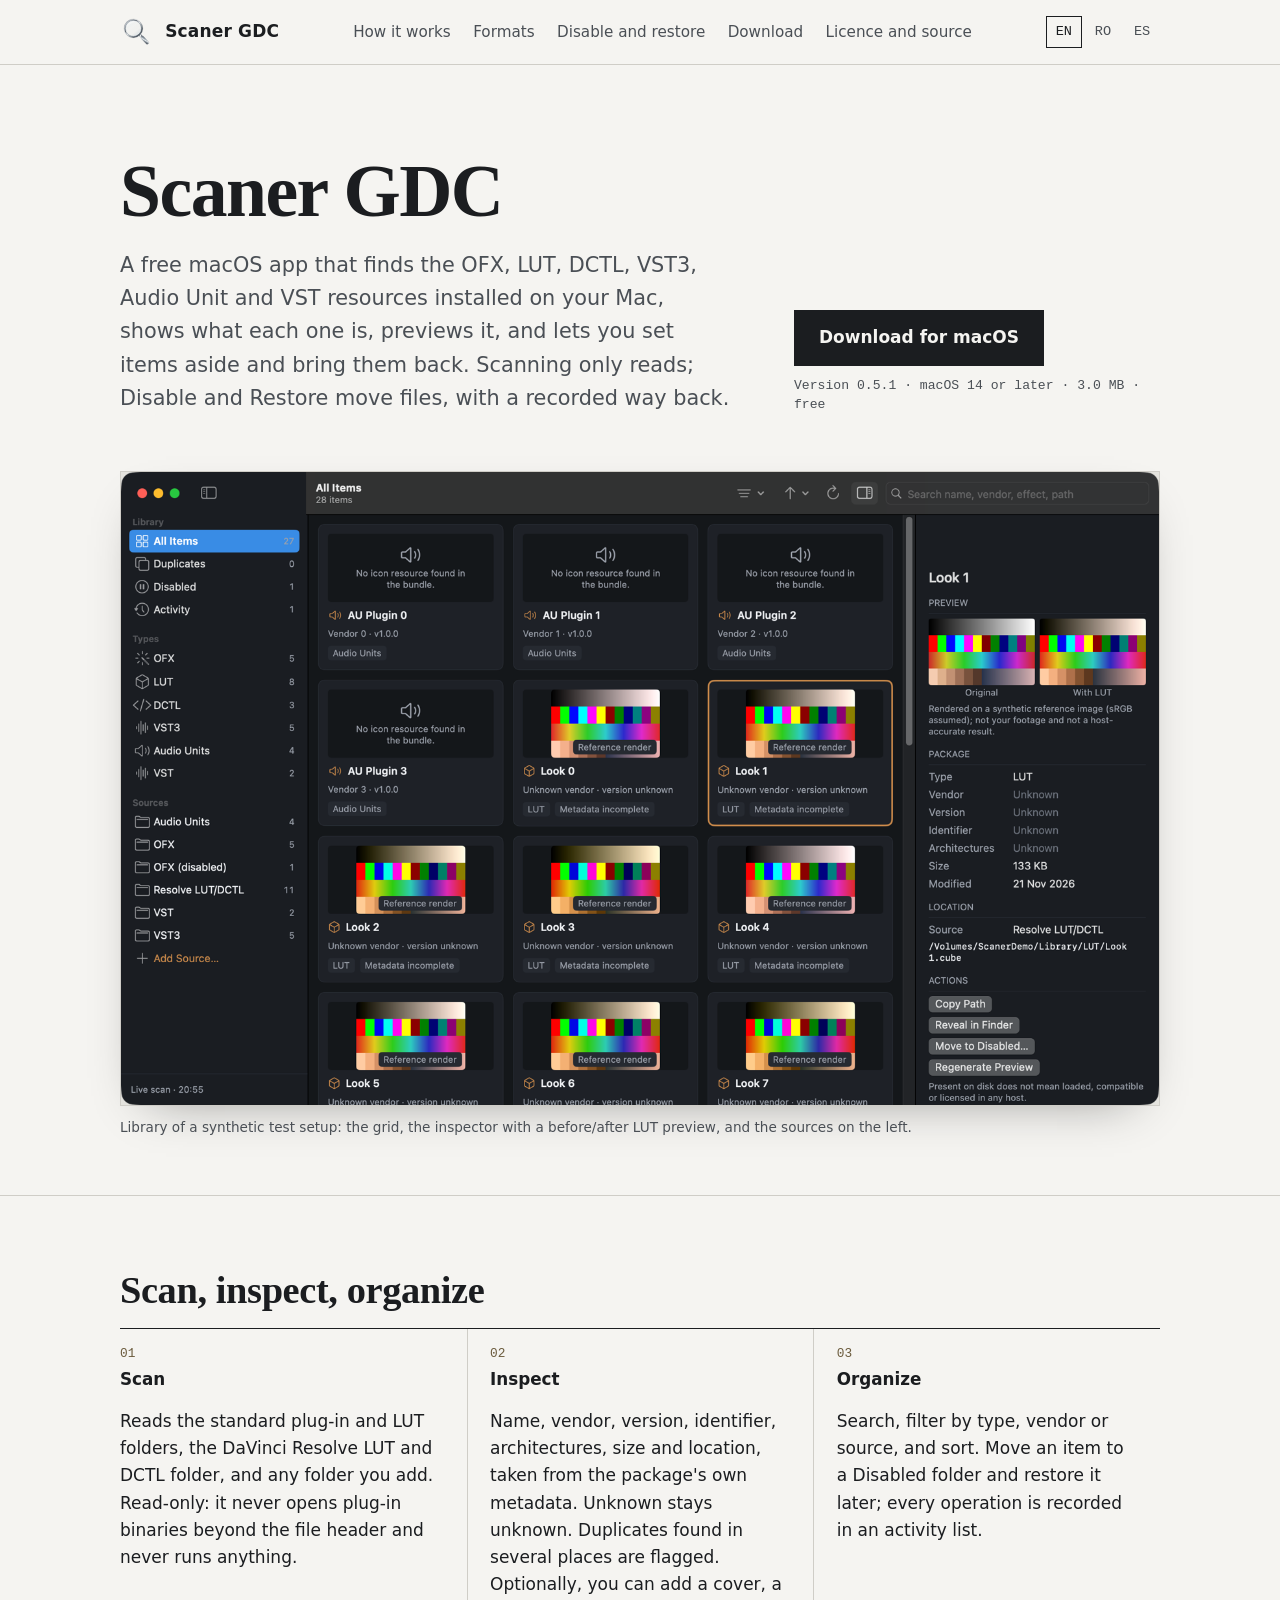
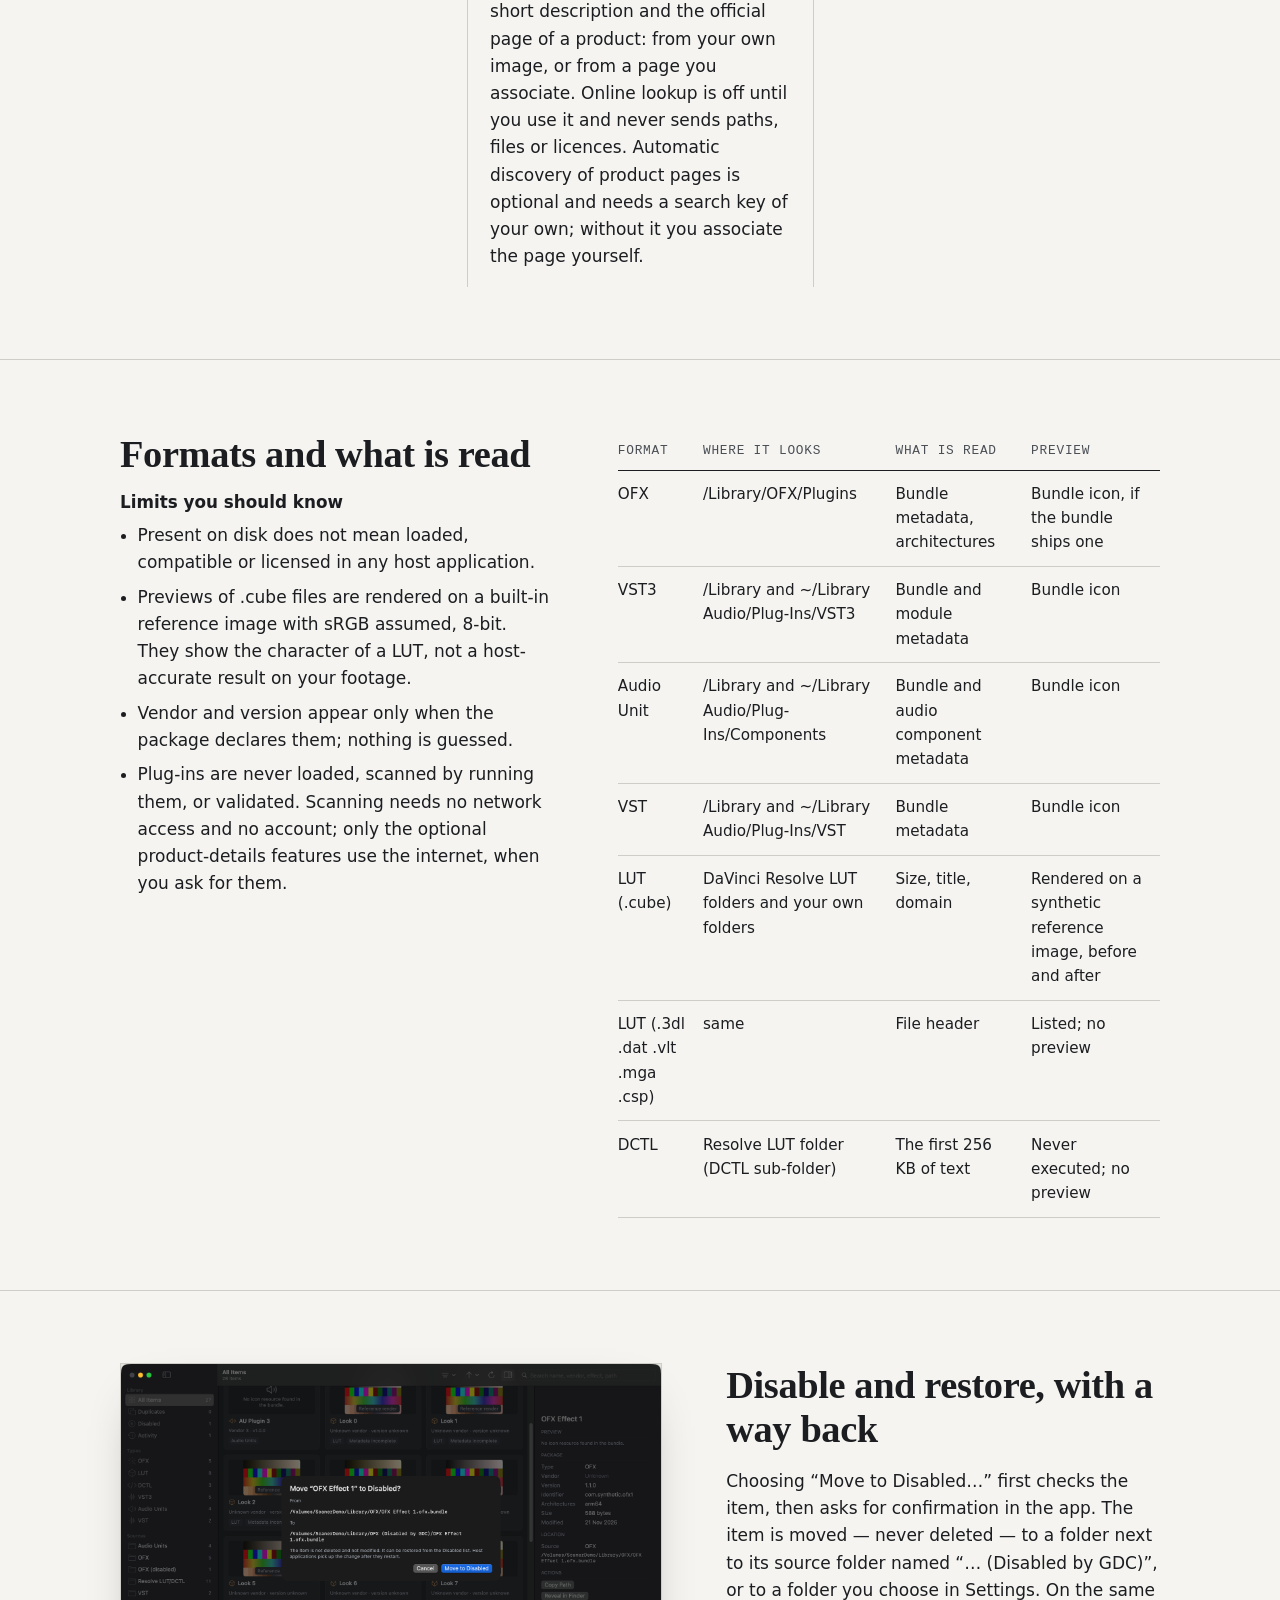
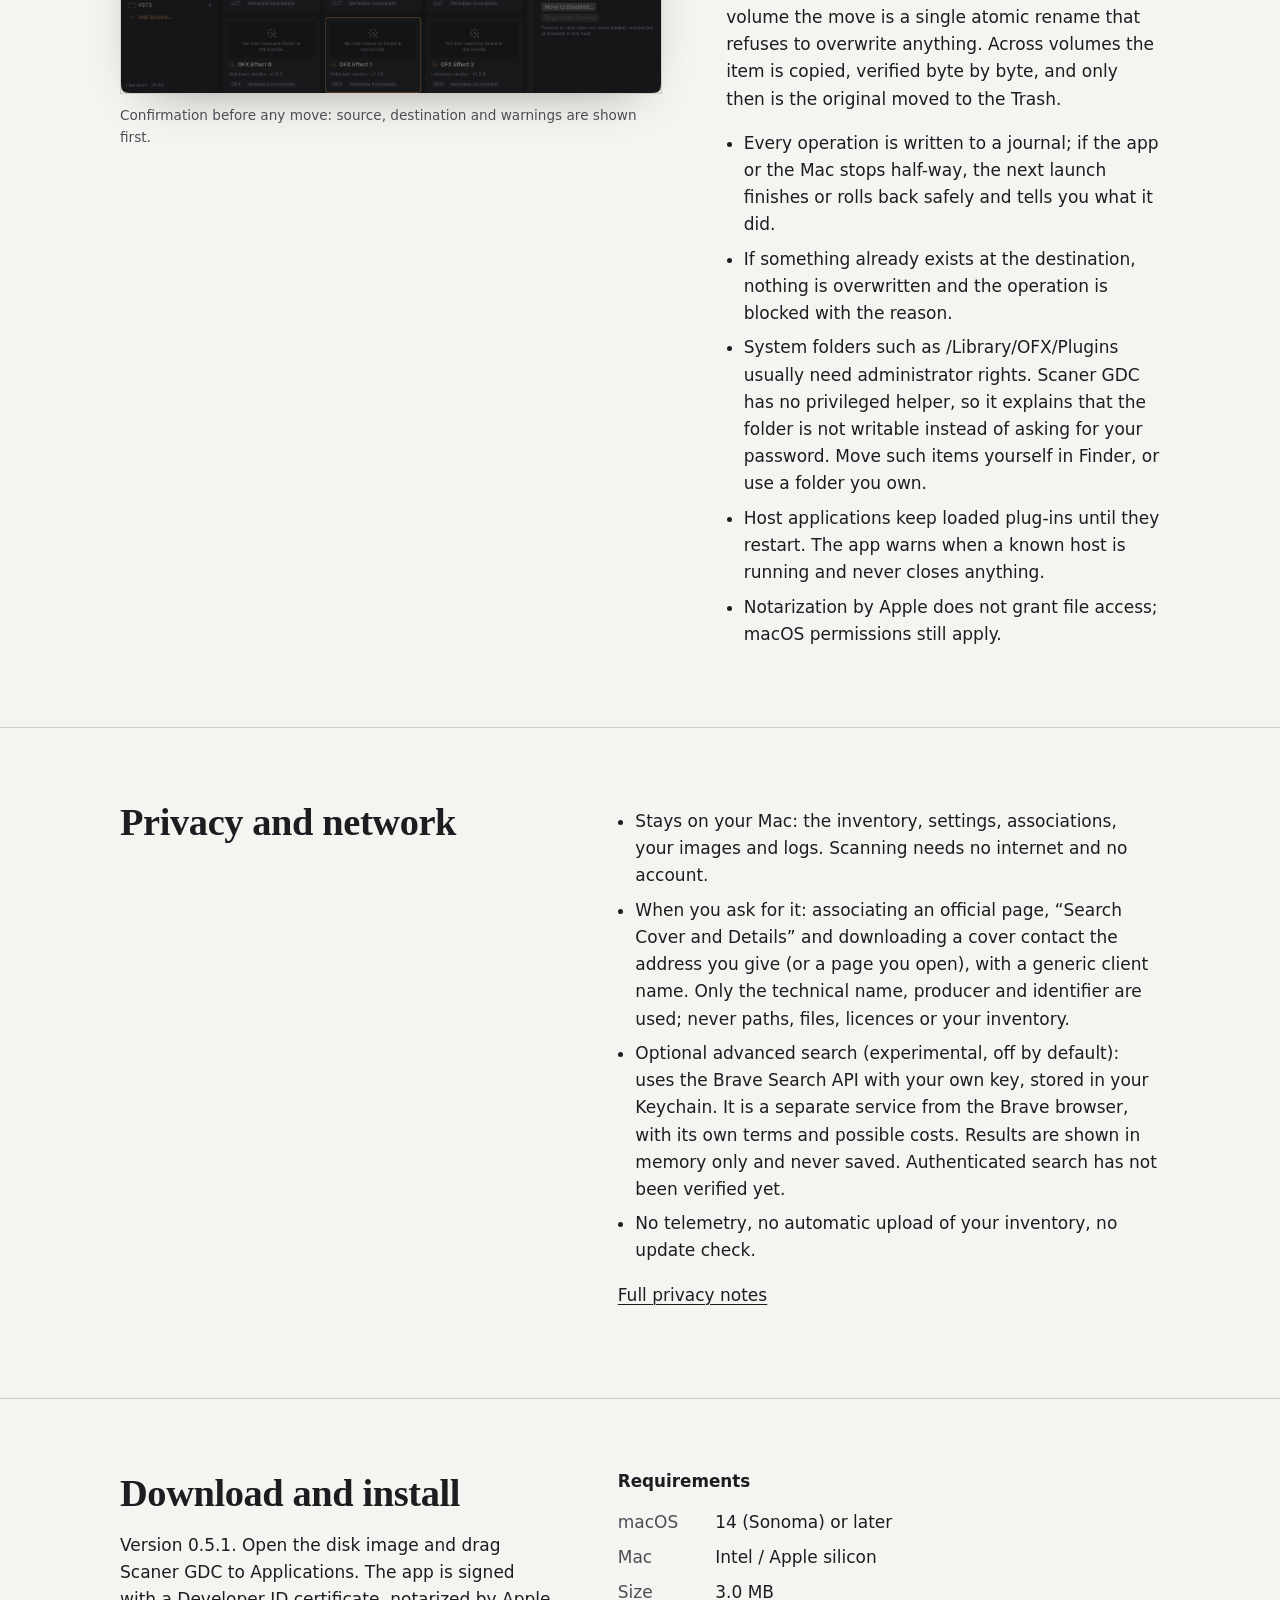
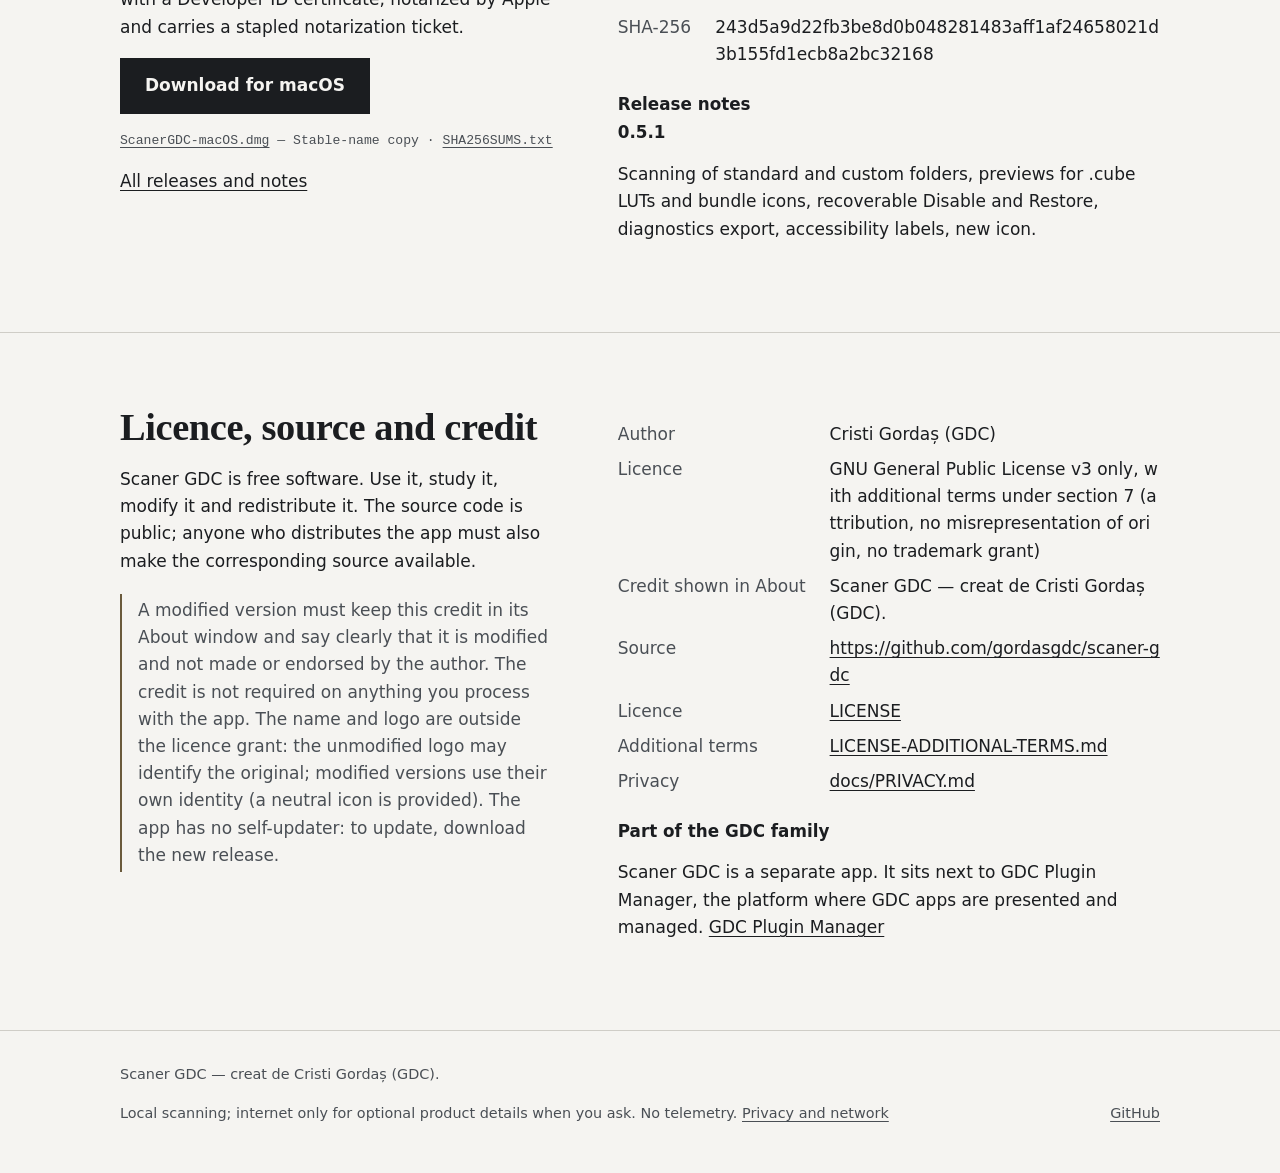
==== commit 407d22c4: "Scaner GDC 0.5.1 Source snapshot of the private development history at 56ba6b9ddac3." ====
--- a/site/index.html
+++ b/site/index.html
@@ -9,16 +9,17 @@
 <nav class="main" aria-label="Main"><a href="#workflow">How it works</a><a href="#formats">Formats</a><a href="#manage">Disable and restore</a><a href="#download">Download</a><a href="#license">Licence and source</a></nav><nav class="lang" aria-label="Language"><a href="./" hreflang="en" lang="en" aria-current="page">EN</a><a href="ro/" hreflang="ro" lang="ro">RO</a><a href="es/" hreflang="es" lang="es">ES</a></nav></div></header>
 <main id="main">
 <div class="hero"><div class="wrap"><div class="cols"><div><h1>Scaner GDC</h1><p class="lead">A free macOS app that finds the OFX, LUT, DCTL, VST3, Audio Unit and VST resources installed on your Mac, shows what each one is, previews it, and lets you set items aside and bring them back. Scanning only reads; Disable and Restore move files, with a recorded way back.</p></div>
-<div class="dl"><a class="btn" href="https://github.com/gordasgdc/scaner-gdc/releases/latest/download/ScanerGDC-macOS.dmg">Download for macOS</a><p class="meta">Version 0.5.1 · macOS 14 or later · 3.0 MB · free</p></div></div>
+<div class="dl"><a class="btn" href="https://github.com/gordasgdc/scaner-gdc/releases/download/v0.5.1/ScanerGDC-macOS-0.5.1.dmg">Download for macOS</a><p class="meta">Version 0.5.1 · macOS 14 or later · 3.0 MB · free</p></div></div>
 <figure class="shot hero-shot"><img src="assets/shots/main.png" width="1600" height="975" alt="Scaner GDC window with a grid of plug-ins and LUTs and an inspector showing an original and a LUT preview"><figcaption>Library of a synthetic test setup: the grid, the inspector with a before/after LUT preview, and the sources on the left.</figcaption></figure></div></div>
 <section id="workflow"><div class="wrap"><h2>Scan, inspect, organize</h2><ol class="steps"><li><span class="n">01</span><h3>Scan</h3><p>Reads the standard plug-in and LUT folders, the DaVinci Resolve LUT and DCTL folder, and any folder you add. Read-only: it never opens plug-in binaries beyond the file header and never runs anything.</p></li><li><span class="n">02</span><h3>Inspect</h3><p>Name, vendor, version, identifier, architectures, size and location, taken from the package&#x27;s own metadata. Unknown stays unknown. Duplicates found in several places are flagged. Optionally, you can add a cover, a short description and the official page of a product: from your own image, or from a page you associate. Online lookup is off until you use it and never sends paths, files or licences. Automatic discovery of product pages is optional and needs a search key of your own; without it you associate the page yourself.</p></li><li><span class="n">03</span><h3>Organize</h3><p>Search, filter by type, vendor or source, and sort. Move an item to a Disabled folder and restore it later; every operation is recorded in an activity list.</p></li></ol></div></section>
-<section id="formats"><div class="wrap split"><div><h2>Formats and what is read</h2><h3>Limits you should know</h3><ul class="plain"><li>Present on disk does not mean loaded, compatible or licensed in any host application.</li><li>Previews of .cube files are rendered on a built-in reference image with sRGB assumed, 8-bit. They show the character of a LUT, not a host-accurate result on your footage.</li><li>Vendor and version appear only when the package declares them; nothing is guessed.</li><li>Plug-ins are never loaded, scanned by running them, or validated. There is no network access and no account.</li></ul></div>
+<section id="formats"><div class="wrap split"><div><h2>Formats and what is read</h2><h3>Limits you should know</h3><ul class="plain"><li>Present on disk does not mean loaded, compatible or licensed in any host application.</li><li>Previews of .cube files are rendered on a built-in reference image with sRGB assumed, 8-bit. They show the character of a LUT, not a host-accurate result on your footage.</li><li>Vendor and version appear only when the package declares them; nothing is guessed.</li><li>Plug-ins are never loaded, scanned by running them, or validated. Scanning needs no network access and no account; only the optional product-details features use the internet, when you ask for them.</li></ul></div>
 <div class="tablewrap"><table><thead><tr><th scope="col">Format</th><th scope="col">Where it looks</th><th scope="col">What is read</th><th scope="col">Preview</th></tr></thead><tbody><tr><td>OFX</td><td>/Library/OFX/Plugins</td><td>Bundle metadata, architectures</td><td>Bundle icon, if the bundle ships one</td></tr><tr><td>VST3</td><td>/Library and ~/Library Audio/Plug-Ins/VST3</td><td>Bundle and module metadata</td><td>Bundle icon</td></tr><tr><td>Audio Unit</td><td>/Library and ~/Library Audio/Plug-Ins/Components</td><td>Bundle and audio component metadata</td><td>Bundle icon</td></tr><tr><td>VST</td><td>/Library and ~/Library Audio/Plug-Ins/VST</td><td>Bundle metadata</td><td>Bundle icon</td></tr><tr><td>LUT (.cube)</td><td>DaVinci Resolve LUT folders and your own folders</td><td>Size, title, domain</td><td>Rendered on a synthetic reference image, before and after</td></tr><tr><td>LUT (.3dl .dat .vlt .mga .csp)</td><td>same</td><td>File header</td><td>Listed; no preview</td></tr><tr><td>DCTL</td><td>Resolve LUT folder (DCTL sub-folder)</td><td>The first 256 KB of text</td><td>Never executed; no preview</td></tr></tbody></table></div></div></section>
 <section id="manage"><div class="wrap split flip"><div><h2>Disable and restore, with a way back</h2><p>Choosing “Move to Disabled…” first checks the item, then asks for confirmation in the app. The item is moved — never deleted — to a folder next to its source folder named “… (Disabled by GDC)”, or to a folder you choose in Settings. On the same volume the move is a single atomic rename that refuses to overwrite anything. Across volumes the item is copied, verified byte by byte, and only then is the original moved to the Trash.</p><ul class="plain"><li>Every operation is written to a journal; if the app or the Mac stops half-way, the next launch finishes or rolls back safely and tells you what it did.</li><li>If something already exists at the destination, nothing is overwritten and the operation is blocked with the reason.</li><li>System folders such as /Library/OFX/Plugins usually need administrator rights. Scaner GDC has no privileged helper, so it explains that the folder is not writable instead of asking for your password. Move such items yourself in Finder, or use a folder you own.</li><li>Host applications keep loaded plug-ins until they restart. The app warns when a known host is running and never closes anything.</li><li>Notarization by Apple does not grant file access; macOS permissions still apply.</li></ul></div>
 <figure class="shot"><img src="assets/shots/confirm.png" width="1600" height="975" alt="Confirmation dialog before moving an OFX effect to the Disabled folder" loading="lazy"><figcaption>Confirmation before any move: source, destination and warnings are shown first.</figcaption></figure></div></section>
-<section id="download"><div class="wrap split"><div><h2>Download and install</h2><p>Version 0.5.1. Open the disk image and drag Scaner GDC to Applications. The app is signed with a Developer ID certificate and notarized by Apple, so macOS opens it without workarounds.</p><p><a class="btn" href="https://github.com/gordasgdc/scaner-gdc/releases/latest/download/ScanerGDC-macOS.dmg">Download for macOS</a></p><p><a href="https://github.com/gordasgdc/scaner-gdc/releases">All releases and notes</a></p></div>
+<section id="privacy"><div class="wrap split"><div><h2>Privacy and network</h2></div><div><ul class="plain"><li>Stays on your Mac: the inventory, settings, associations, your images and logs. Scanning needs no internet and no account.</li><li>When you ask for it: associating an official page, “Search Cover and Details” and downloading a cover contact the address you give (or a page you open), with a generic client name. Only the technical name, producer and identifier are used; never paths, files, licences or your inventory.</li><li>Optional advanced search (experimental, off by default): uses the Brave Search API with your own key, stored in your Keychain. It is a separate service from the Brave browser, with its own terms and possible costs. Results are shown in memory only and never saved. Authenticated search has not been verified yet.</li><li>No telemetry, no automatic upload of your inventory, no update check.</li></ul><p><a href="https://github.com/gordasgdc/scaner-gdc/blob/main/docs/PRIVACY.md">Full privacy notes</a></p></div></div></section>
+<section id="download"><div class="wrap split"><div><h2>Download and install</h2><p>Version 0.5.1. Open the disk image and drag Scaner GDC to Applications. The app is signed with a Developer ID certificate, notarized by Apple and carries a stapled notarization ticket.</p><p><a class="btn" href="https://github.com/gordasgdc/scaner-gdc/releases/download/v0.5.1/ScanerGDC-macOS-0.5.1.dmg">Download for macOS</a></p><p class="meta"><a href="https://github.com/gordasgdc/scaner-gdc/releases/latest/download/ScanerGDC-macOS.dmg">ScanerGDC-macOS.dmg</a> — Stable-name copy · <a href="https://github.com/gordasgdc/scaner-gdc/releases/download/v0.5.1/SHA256SUMS.txt">SHA256SUMS.txt</a></p><p><a href="https://github.com/gordasgdc/scaner-gdc/releases">All releases and notes</a></p></div>
 <div><h3>Requirements</h3><dl class="facts"><dt>macOS</dt><dd>14 (Sonoma) or later</dd><dt>Mac</dt><dd>Intel / Apple silicon</dd><dt>Size</dt><dd>3.0 MB</dd><dt>SHA-256</dt><dd>243d5a9d22fb3be8d0b048281483aff1af24658021d3b155fd1ecb8a2bc32168</dd></dl><h3 style="margin-top:1.6rem">Release notes</h3><h3>0.5.1</h3><p>Scanning of standard and custom folders, previews for .cube LUTs and bundle icons, recoverable Disable and Restore, diagnostics export, accessibility labels, new icon.</p></div></div></section>
 <section id="license"><div class="wrap split"><div><h2>Licence, source and credit</h2><p>Scaner GDC is free software. Use it, study it, modify it and redistribute it. The source code is public; anyone who distributes the app must also make the corresponding source available.</p><p class="note">A modified version must keep this credit in its About window and say clearly that it is modified and not made or endorsed by the author. The credit is not required on anything you process with the app. The name and logo are outside the licence grant: the unmodified logo may identify the original; modified versions use their own identity (a neutral icon is provided). The app has no self-updater: to update, download the new release.</p></div>
-<div><dl class="facts"><dt>Author</dt><dd>Cristi Gordaș (GDC)</dd><dt>Licence</dt><dd>GNU General Public License v3 only, with additional terms under section 7 (attribution, no misrepresentation of origin, no trademark grant)</dd><dt>Credit shown in About</dt><dd>Scaner GDC — creat de Cristi Gordaș (GDC).</dd><dt>Source</dt><dd>https://github.com/gordasgdc/scaner-gdc</dd></dl><h3 style="margin-top:1.6rem">Part of the GDC family</h3><p>Scaner GDC is a separate app. It sits next to GDC Plugin Manager, the platform where GDC apps are presented and managed. <a href="https://gordas.dev/">GDC Plugin Manager</a></p></div></div></section>
+<div><dl class="facts"><dt>Author</dt><dd>Cristi Gordaș (GDC)</dd><dt>Licence</dt><dd>GNU General Public License v3 only, with additional terms under section 7 (attribution, no misrepresentation of origin, no trademark grant)</dd><dt>Credit shown in About</dt><dd>Scaner GDC — creat de Cristi Gordaș (GDC).</dd><dt>Source</dt><dd><a href="https://github.com/gordasgdc/scaner-gdc">https://github.com/gordasgdc/scaner-gdc</a></dd><dt>Licence</dt><dd><a href="https://github.com/gordasgdc/scaner-gdc/blob/main/LICENSE">LICENSE</a></dd><dt>Additional terms</dt><dd><a href="https://github.com/gordasgdc/scaner-gdc/blob/main/LICENSE-ADDITIONAL-TERMS.md">LICENSE-ADDITIONAL-TERMS.md</a></dd><dt>Privacy</dt><dd><a href="https://github.com/gordasgdc/scaner-gdc/blob/main/docs/PRIVACY.md">docs/PRIVACY.md</a></dd></dl><h3 style="margin-top:1.6rem">Part of the GDC family</h3><p>Scaner GDC is a separate app. It sits next to GDC Plugin Manager, the platform where GDC apps are presented and managed. <a href="https://gordas.dev/">GDC Plugin Manager</a></p></div></div></section>
 </main>
-<footer><div class="wrap"><span>Scaner GDC — creat de Cristi Gordaș (GDC).</span><span>Scaner GDC does not connect to the internet and does not collect data.</span><span><a href="https://github.com/gordasgdc/scaner-gdc">GitHub</a></span></div></footer></body></html>
+<footer><div class="wrap"><span>Scaner GDC — creat de Cristi Gordaș (GDC).</span><span>Local scanning; internet only for optional product details when you ask. No telemetry. <a href="https://github.com/gordasgdc/scaner-gdc/blob/main/docs/PRIVACY.md">Privacy and network</a></span><span><a href="https://github.com/gordasgdc/scaner-gdc">GitHub</a></span></div></footer></body></html>
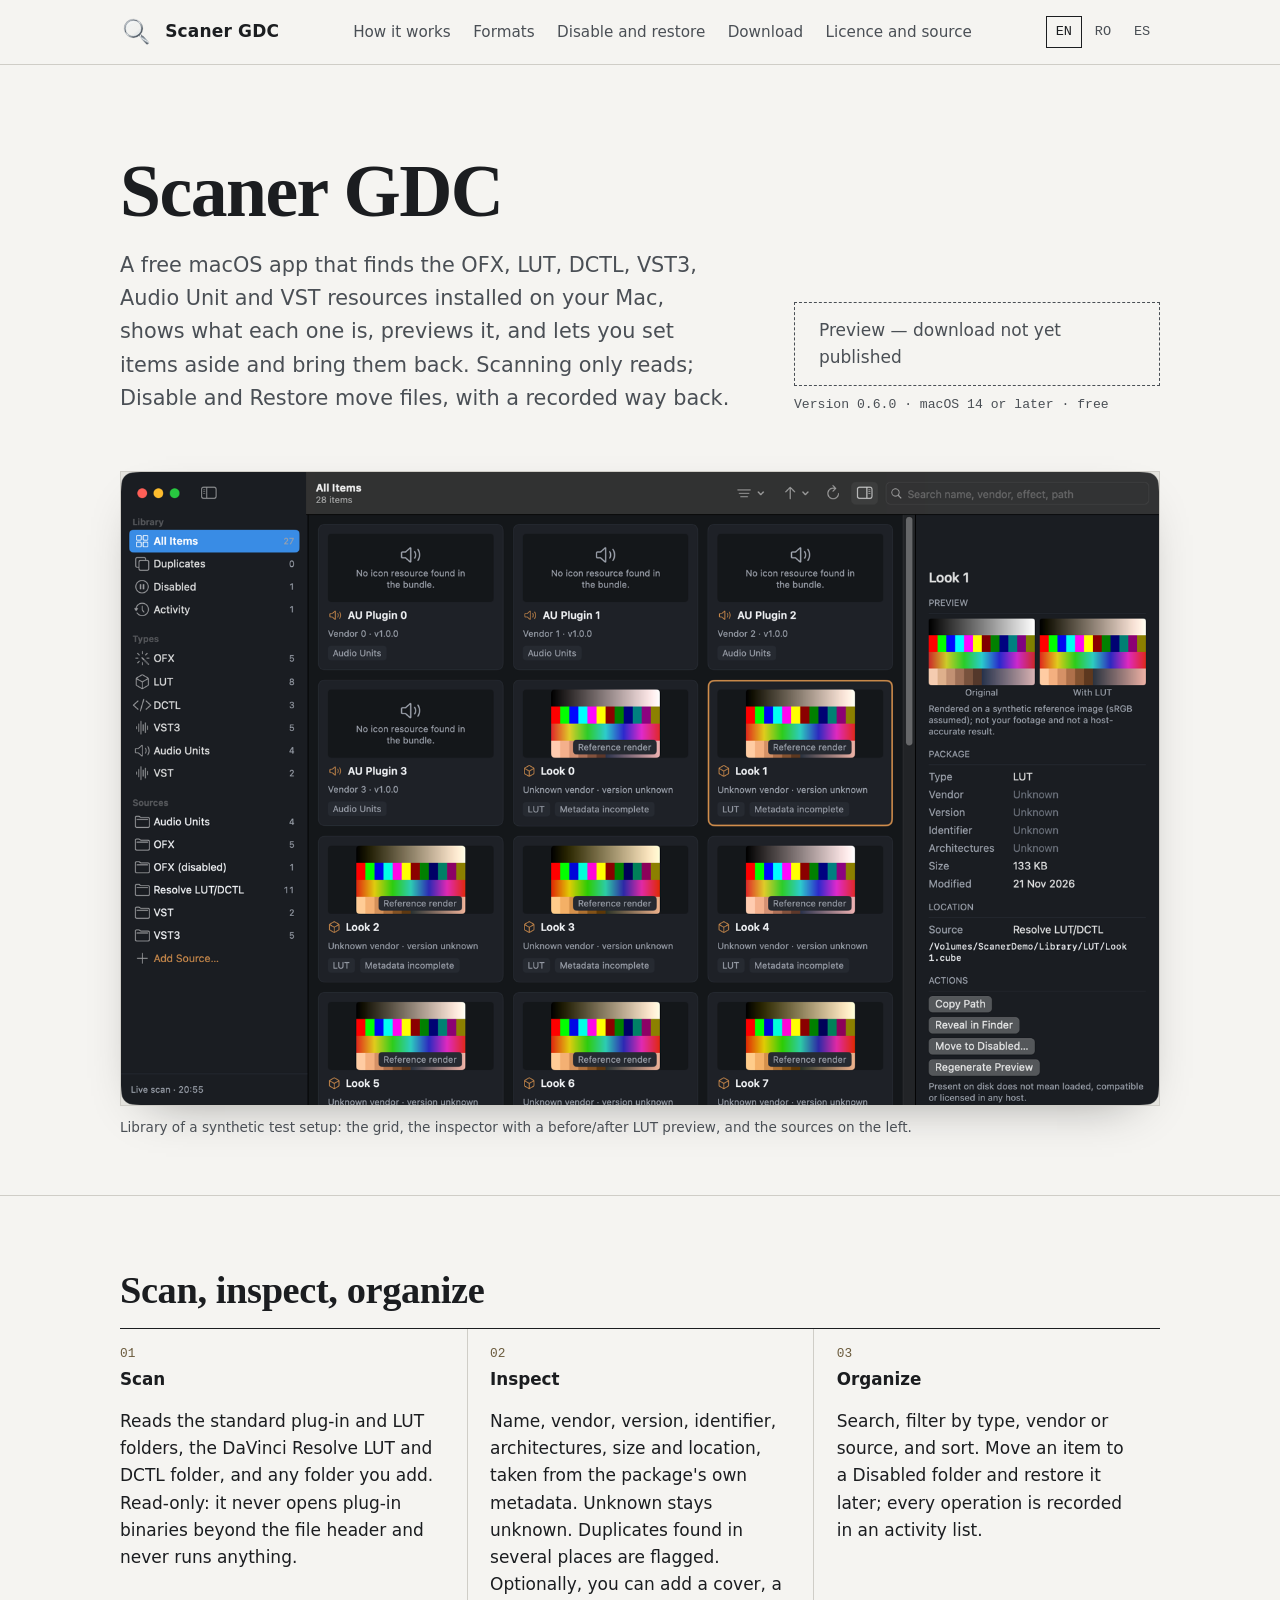
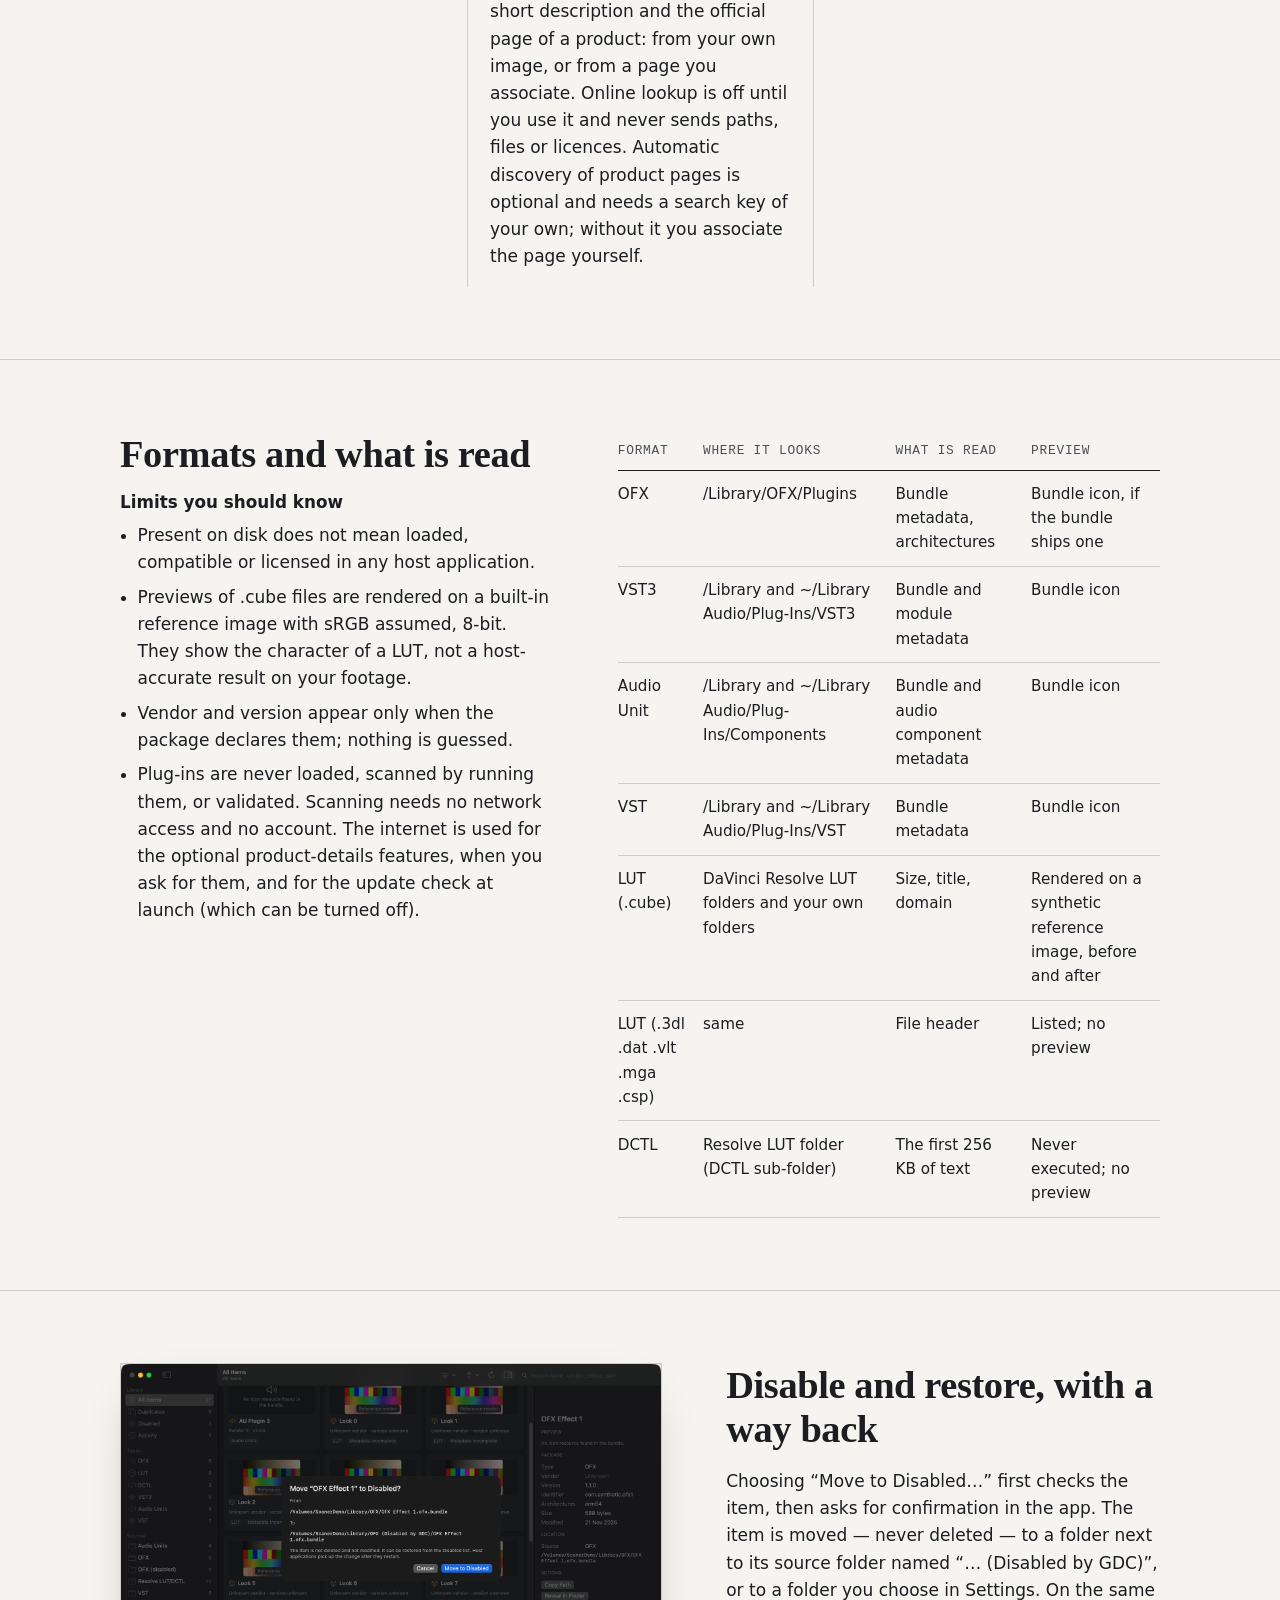
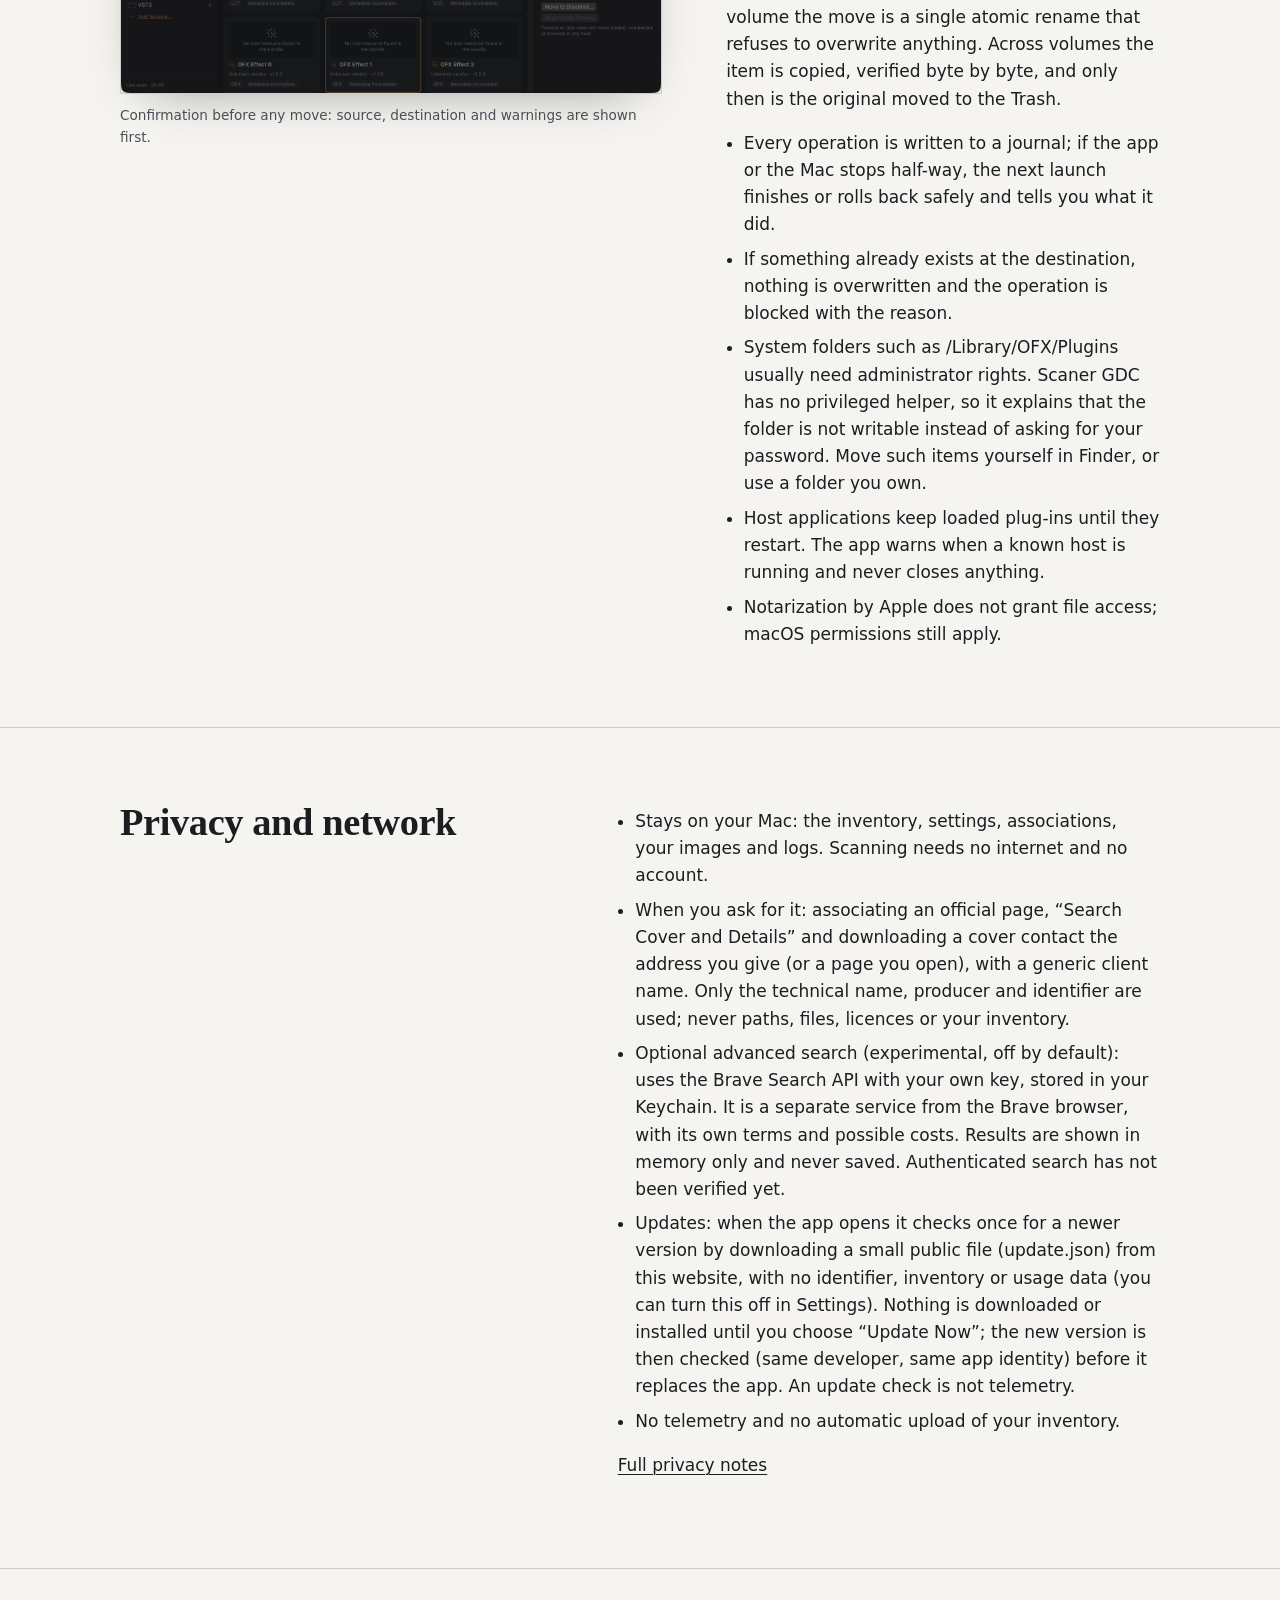
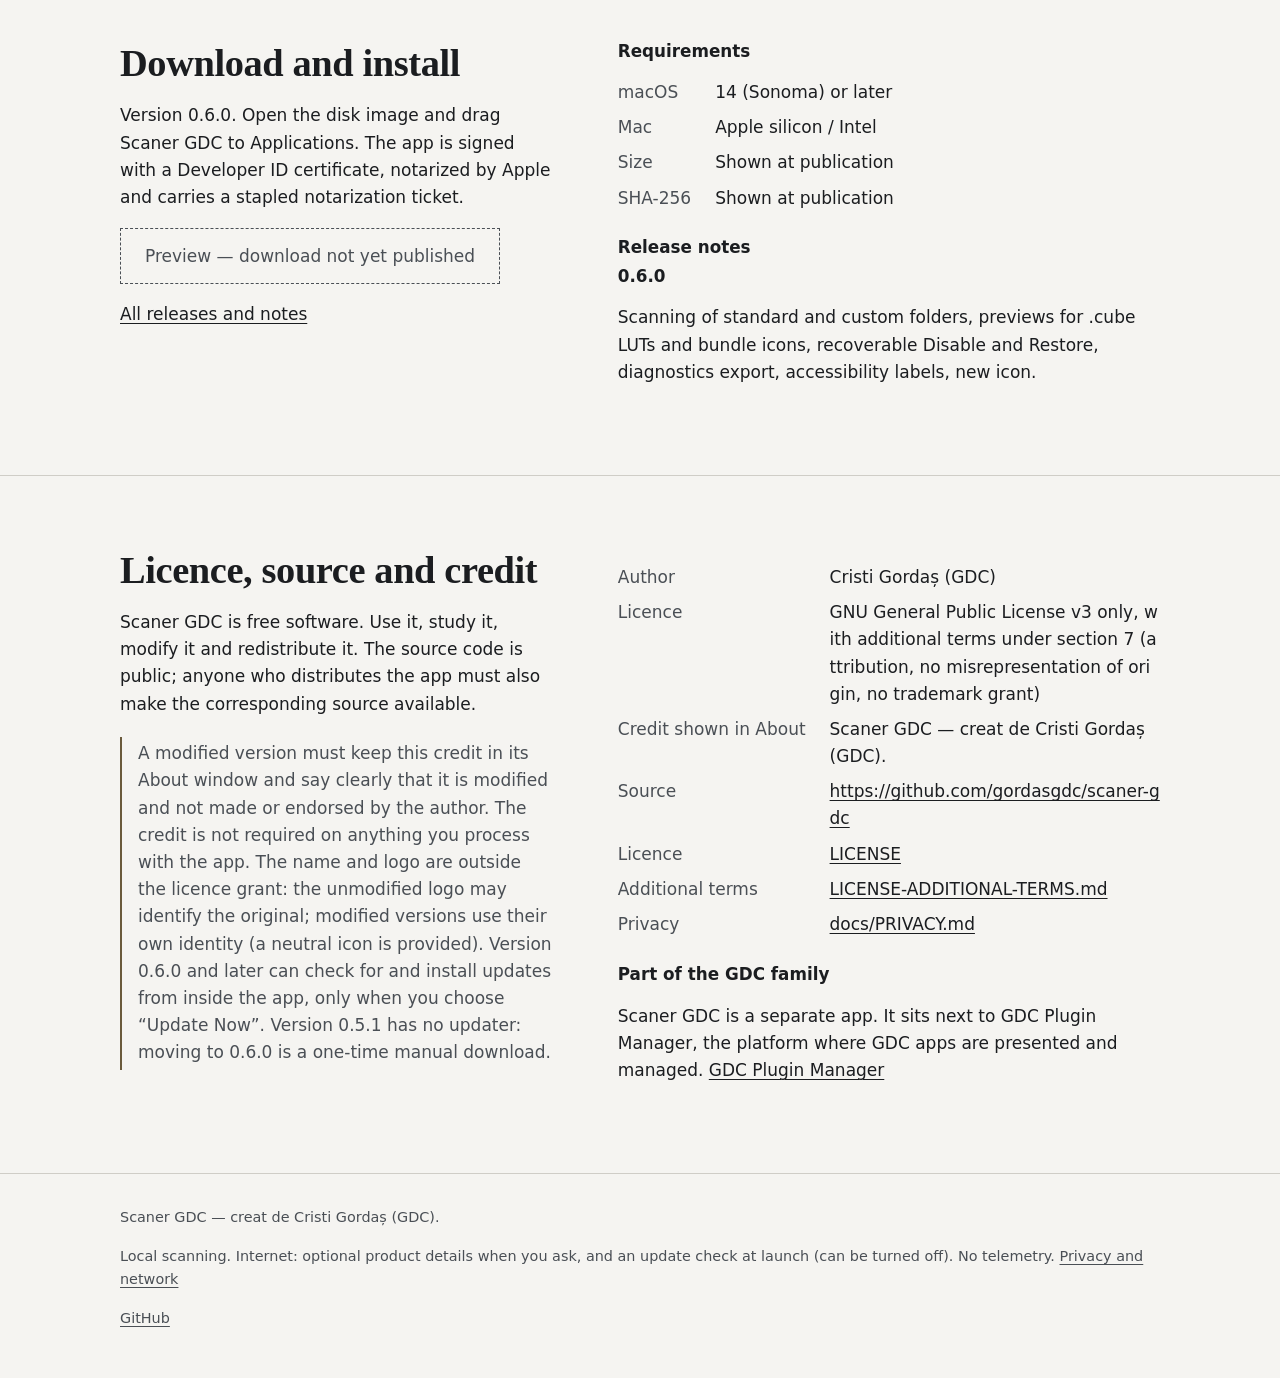
==== commit 833f4f03: "Scaner GDC 0.6.0 Source snapshot of the private development history at 5816d9120894." ====
--- a/site/index.html
+++ b/site/index.html
@@ -3,23 +3,23 @@
 <title>Scaner GDC — inventory and preview of OFX, LUT, DCTL and audio plug-ins for macOS</title><meta name="description" content="Scaner GDC is a free macOS app that lists the OFX, LUT, DCTL, VST3, Audio Unit and VST resources installed on your Mac, previews them and lets you move items aside and restore them.">
 <meta name="color-scheme" content="light dark"><link rel="canonical" href="https://gordasgdc.github.io/scaner-gdc/"><link rel="alternate" hreflang="en" href="https://gordasgdc.github.io/scaner-gdc/"><link rel="alternate" hreflang="ro" href="https://gordasgdc.github.io/scaner-gdc/ro/"><link rel="alternate" hreflang="es" href="https://gordasgdc.github.io/scaner-gdc/es/"><link rel="alternate" hreflang="x-default" href="https://gordasgdc.github.io/scaner-gdc/">
 <meta property="og:title" content="Scaner GDC"><meta property="og:description" content="Scaner GDC is a free macOS app that lists the OFX, LUT, DCTL, VST3, Audio Unit and VST resources installed on your Mac, previews them and lets you move items aside and restore them."><meta property="og:type" content="website">
-<link rel="icon" type="image/svg+xml" href="assets/logo.svg"><link rel="stylesheet" href="assets/style.css?v=0.5.1-2"></head>
+<link rel="icon" type="image/svg+xml" href="assets/logo.svg"><link rel="stylesheet" href="assets/style.css?v=0.6.0-2"></head>
 <body><a class="skip" href="#main">Skip to content</a>
 <header class="top"><div class="wrap"><a class="brand" href="./"><img src="assets/logo.svg" alt="" width="34" height="34"><span>Scaner GDC</span></a>
 <nav class="main" aria-label="Main"><a href="#workflow">How it works</a><a href="#formats">Formats</a><a href="#manage">Disable and restore</a><a href="#download">Download</a><a href="#license">Licence and source</a></nav><nav class="lang" aria-label="Language"><a href="./" hreflang="en" lang="en" aria-current="page">EN</a><a href="ro/" hreflang="ro" lang="ro">RO</a><a href="es/" hreflang="es" lang="es">ES</a></nav></div></header>
 <main id="main">
 <div class="hero"><div class="wrap"><div class="cols"><div><h1>Scaner GDC</h1><p class="lead">A free macOS app that finds the OFX, LUT, DCTL, VST3, Audio Unit and VST resources installed on your Mac, shows what each one is, previews it, and lets you set items aside and bring them back. Scanning only reads; Disable and Restore move files, with a recorded way back.</p></div>
-<div class="dl"><a class="btn" href="https://github.com/gordasgdc/scaner-gdc/releases/download/v0.5.1/ScanerGDC-macOS-0.5.1.dmg">Download for macOS</a><p class="meta">Version 0.5.1 · macOS 14 or later · 3.0 MB · free</p></div></div>
+<div class="dl"><span class="btn off" role="note">Preview — download not yet published</span><p class="meta">Version 0.6.0 · macOS 14 or later · free</p></div></div>
 <figure class="shot hero-shot"><img src="assets/shots/main.png" width="1600" height="975" alt="Scaner GDC window with a grid of plug-ins and LUTs and an inspector showing an original and a LUT preview"><figcaption>Library of a synthetic test setup: the grid, the inspector with a before/after LUT preview, and the sources on the left.</figcaption></figure></div></div>
 <section id="workflow"><div class="wrap"><h2>Scan, inspect, organize</h2><ol class="steps"><li><span class="n">01</span><h3>Scan</h3><p>Reads the standard plug-in and LUT folders, the DaVinci Resolve LUT and DCTL folder, and any folder you add. Read-only: it never opens plug-in binaries beyond the file header and never runs anything.</p></li><li><span class="n">02</span><h3>Inspect</h3><p>Name, vendor, version, identifier, architectures, size and location, taken from the package&#x27;s own metadata. Unknown stays unknown. Duplicates found in several places are flagged. Optionally, you can add a cover, a short description and the official page of a product: from your own image, or from a page you associate. Online lookup is off until you use it and never sends paths, files or licences. Automatic discovery of product pages is optional and needs a search key of your own; without it you associate the page yourself.</p></li><li><span class="n">03</span><h3>Organize</h3><p>Search, filter by type, vendor or source, and sort. Move an item to a Disabled folder and restore it later; every operation is recorded in an activity list.</p></li></ol></div></section>
-<section id="formats"><div class="wrap split"><div><h2>Formats and what is read</h2><h3>Limits you should know</h3><ul class="plain"><li>Present on disk does not mean loaded, compatible or licensed in any host application.</li><li>Previews of .cube files are rendered on a built-in reference image with sRGB assumed, 8-bit. They show the character of a LUT, not a host-accurate result on your footage.</li><li>Vendor and version appear only when the package declares them; nothing is guessed.</li><li>Plug-ins are never loaded, scanned by running them, or validated. Scanning needs no network access and no account; only the optional product-details features use the internet, when you ask for them.</li></ul></div>
+<section id="formats"><div class="wrap split"><div><h2>Formats and what is read</h2><h3>Limits you should know</h3><ul class="plain"><li>Present on disk does not mean loaded, compatible or licensed in any host application.</li><li>Previews of .cube files are rendered on a built-in reference image with sRGB assumed, 8-bit. They show the character of a LUT, not a host-accurate result on your footage.</li><li>Vendor and version appear only when the package declares them; nothing is guessed.</li><li>Plug-ins are never loaded, scanned by running them, or validated. Scanning needs no network access and no account. The internet is used for the optional product-details features, when you ask for them, and for the update check at launch (which can be turned off).</li></ul></div>
 <div class="tablewrap"><table><thead><tr><th scope="col">Format</th><th scope="col">Where it looks</th><th scope="col">What is read</th><th scope="col">Preview</th></tr></thead><tbody><tr><td>OFX</td><td>/Library/OFX/Plugins</td><td>Bundle metadata, architectures</td><td>Bundle icon, if the bundle ships one</td></tr><tr><td>VST3</td><td>/Library and ~/Library Audio/Plug-Ins/VST3</td><td>Bundle and module metadata</td><td>Bundle icon</td></tr><tr><td>Audio Unit</td><td>/Library and ~/Library Audio/Plug-Ins/Components</td><td>Bundle and audio component metadata</td><td>Bundle icon</td></tr><tr><td>VST</td><td>/Library and ~/Library Audio/Plug-Ins/VST</td><td>Bundle metadata</td><td>Bundle icon</td></tr><tr><td>LUT (.cube)</td><td>DaVinci Resolve LUT folders and your own folders</td><td>Size, title, domain</td><td>Rendered on a synthetic reference image, before and after</td></tr><tr><td>LUT (.3dl .dat .vlt .mga .csp)</td><td>same</td><td>File header</td><td>Listed; no preview</td></tr><tr><td>DCTL</td><td>Resolve LUT folder (DCTL sub-folder)</td><td>The first 256 KB of text</td><td>Never executed; no preview</td></tr></tbody></table></div></div></section>
 <section id="manage"><div class="wrap split flip"><div><h2>Disable and restore, with a way back</h2><p>Choosing “Move to Disabled…” first checks the item, then asks for confirmation in the app. The item is moved — never deleted — to a folder next to its source folder named “… (Disabled by GDC)”, or to a folder you choose in Settings. On the same volume the move is a single atomic rename that refuses to overwrite anything. Across volumes the item is copied, verified byte by byte, and only then is the original moved to the Trash.</p><ul class="plain"><li>Every operation is written to a journal; if the app or the Mac stops half-way, the next launch finishes or rolls back safely and tells you what it did.</li><li>If something already exists at the destination, nothing is overwritten and the operation is blocked with the reason.</li><li>System folders such as /Library/OFX/Plugins usually need administrator rights. Scaner GDC has no privileged helper, so it explains that the folder is not writable instead of asking for your password. Move such items yourself in Finder, or use a folder you own.</li><li>Host applications keep loaded plug-ins until they restart. The app warns when a known host is running and never closes anything.</li><li>Notarization by Apple does not grant file access; macOS permissions still apply.</li></ul></div>
 <figure class="shot"><img src="assets/shots/confirm.png" width="1600" height="975" alt="Confirmation dialog before moving an OFX effect to the Disabled folder" loading="lazy"><figcaption>Confirmation before any move: source, destination and warnings are shown first.</figcaption></figure></div></section>
-<section id="privacy"><div class="wrap split"><div><h2>Privacy and network</h2></div><div><ul class="plain"><li>Stays on your Mac: the inventory, settings, associations, your images and logs. Scanning needs no internet and no account.</li><li>When you ask for it: associating an official page, “Search Cover and Details” and downloading a cover contact the address you give (or a page you open), with a generic client name. Only the technical name, producer and identifier are used; never paths, files, licences or your inventory.</li><li>Optional advanced search (experimental, off by default): uses the Brave Search API with your own key, stored in your Keychain. It is a separate service from the Brave browser, with its own terms and possible costs. Results are shown in memory only and never saved. Authenticated search has not been verified yet.</li><li>No telemetry, no automatic upload of your inventory, no update check.</li></ul><p><a href="https://github.com/gordasgdc/scaner-gdc/blob/main/docs/PRIVACY.md">Full privacy notes</a></p></div></div></section>
-<section id="download"><div class="wrap split"><div><h2>Download and install</h2><p>Version 0.5.1. Open the disk image and drag Scaner GDC to Applications. The app is signed with a Developer ID certificate, notarized by Apple and carries a stapled notarization ticket.</p><p><a class="btn" href="https://github.com/gordasgdc/scaner-gdc/releases/download/v0.5.1/ScanerGDC-macOS-0.5.1.dmg">Download for macOS</a></p><p class="meta"><a href="https://github.com/gordasgdc/scaner-gdc/releases/latest/download/ScanerGDC-macOS.dmg">ScanerGDC-macOS.dmg</a> — Stable-name copy · <a href="https://github.com/gordasgdc/scaner-gdc/releases/download/v0.5.1/SHA256SUMS.txt">SHA256SUMS.txt</a></p><p><a href="https://github.com/gordasgdc/scaner-gdc/releases">All releases and notes</a></p></div>
-<div><h3>Requirements</h3><dl class="facts"><dt>macOS</dt><dd>14 (Sonoma) or later</dd><dt>Mac</dt><dd>Intel / Apple silicon</dd><dt>Size</dt><dd>3.0 MB</dd><dt>SHA-256</dt><dd>243d5a9d22fb3be8d0b048281483aff1af24658021d3b155fd1ecb8a2bc32168</dd></dl><h3 style="margin-top:1.6rem">Release notes</h3><h3>0.5.1</h3><p>Scanning of standard and custom folders, previews for .cube LUTs and bundle icons, recoverable Disable and Restore, diagnostics export, accessibility labels, new icon.</p></div></div></section>
-<section id="license"><div class="wrap split"><div><h2>Licence, source and credit</h2><p>Scaner GDC is free software. Use it, study it, modify it and redistribute it. The source code is public; anyone who distributes the app must also make the corresponding source available.</p><p class="note">A modified version must keep this credit in its About window and say clearly that it is modified and not made or endorsed by the author. The credit is not required on anything you process with the app. The name and logo are outside the licence grant: the unmodified logo may identify the original; modified versions use their own identity (a neutral icon is provided). The app has no self-updater: to update, download the new release.</p></div>
+<section id="privacy"><div class="wrap split"><div><h2>Privacy and network</h2></div><div><ul class="plain"><li>Stays on your Mac: the inventory, settings, associations, your images and logs. Scanning needs no internet and no account.</li><li>When you ask for it: associating an official page, “Search Cover and Details” and downloading a cover contact the address you give (or a page you open), with a generic client name. Only the technical name, producer and identifier are used; never paths, files, licences or your inventory.</li><li>Optional advanced search (experimental, off by default): uses the Brave Search API with your own key, stored in your Keychain. It is a separate service from the Brave browser, with its own terms and possible costs. Results are shown in memory only and never saved. Authenticated search has not been verified yet.</li><li>Updates: when the app opens it checks once for a newer version by downloading a small public file (update.json) from this website, with no identifier, inventory or usage data (you can turn this off in Settings). Nothing is downloaded or installed until you choose “Update Now”; the new version is then checked (same developer, same app identity) before it replaces the app. An update check is not telemetry.</li><li>No telemetry and no automatic upload of your inventory.</li></ul><p><a href="https://github.com/gordasgdc/scaner-gdc/blob/main/docs/PRIVACY.md">Full privacy notes</a></p></div></div></section>
+<section id="download"><div class="wrap split"><div><h2>Download and install</h2><p>Version 0.6.0. Open the disk image and drag Scaner GDC to Applications. The app is signed with a Developer ID certificate, notarized by Apple and carries a stapled notarization ticket.</p><p><span class="btn off" role="note">Preview — download not yet published</span></p><p><a href="https://github.com/gordasgdc/scaner-gdc/releases">All releases and notes</a></p></div>
+<div><h3>Requirements</h3><dl class="facts"><dt>macOS</dt><dd>14 (Sonoma) or later</dd><dt>Mac</dt><dd>Apple silicon / Intel</dd><dt>Size</dt><dd>Shown at publication</dd><dt>SHA-256</dt><dd>Shown at publication</dd></dl><h3 style="margin-top:1.6rem">Release notes</h3><h3>0.6.0</h3><p>Scanning of standard and custom folders, previews for .cube LUTs and bundle icons, recoverable Disable and Restore, diagnostics export, accessibility labels, new icon.</p></div></div></section>
+<section id="license"><div class="wrap split"><div><h2>Licence, source and credit</h2><p>Scaner GDC is free software. Use it, study it, modify it and redistribute it. The source code is public; anyone who distributes the app must also make the corresponding source available.</p><p class="note">A modified version must keep this credit in its About window and say clearly that it is modified and not made or endorsed by the author. The credit is not required on anything you process with the app. The name and logo are outside the licence grant: the unmodified logo may identify the original; modified versions use their own identity (a neutral icon is provided). Version 0.6.0 and later can check for and install updates from inside the app, only when you choose “Update Now”. Version 0.5.1 has no updater: moving to 0.6.0 is a one-time manual download.</p></div>
 <div><dl class="facts"><dt>Author</dt><dd>Cristi Gordaș (GDC)</dd><dt>Licence</dt><dd>GNU General Public License v3 only, with additional terms under section 7 (attribution, no misrepresentation of origin, no trademark grant)</dd><dt>Credit shown in About</dt><dd>Scaner GDC — creat de Cristi Gordaș (GDC).</dd><dt>Source</dt><dd><a href="https://github.com/gordasgdc/scaner-gdc">https://github.com/gordasgdc/scaner-gdc</a></dd><dt>Licence</dt><dd><a href="https://github.com/gordasgdc/scaner-gdc/blob/main/LICENSE">LICENSE</a></dd><dt>Additional terms</dt><dd><a href="https://github.com/gordasgdc/scaner-gdc/blob/main/LICENSE-ADDITIONAL-TERMS.md">LICENSE-ADDITIONAL-TERMS.md</a></dd><dt>Privacy</dt><dd><a href="https://github.com/gordasgdc/scaner-gdc/blob/main/docs/PRIVACY.md">docs/PRIVACY.md</a></dd></dl><h3 style="margin-top:1.6rem">Part of the GDC family</h3><p>Scaner GDC is a separate app. It sits next to GDC Plugin Manager, the platform where GDC apps are presented and managed. <a href="https://gordas.dev/">GDC Plugin Manager</a></p></div></div></section>
 </main>
-<footer><div class="wrap"><span>Scaner GDC — creat de Cristi Gordaș (GDC).</span><span>Local scanning; internet only for optional product details when you ask. No telemetry. <a href="https://github.com/gordasgdc/scaner-gdc/blob/main/docs/PRIVACY.md">Privacy and network</a></span><span><a href="https://github.com/gordasgdc/scaner-gdc">GitHub</a></span></div></footer></body></html>
+<footer><div class="wrap"><span>Scaner GDC — creat de Cristi Gordaș (GDC).</span><span>Local scanning. Internet: optional product details when you ask, and an update check at launch (can be turned off). No telemetry. <a href="https://github.com/gordasgdc/scaner-gdc/blob/main/docs/PRIVACY.md">Privacy and network</a></span><span><a href="https://github.com/gordasgdc/scaner-gdc">GitHub</a></span></div></footer></body></html>
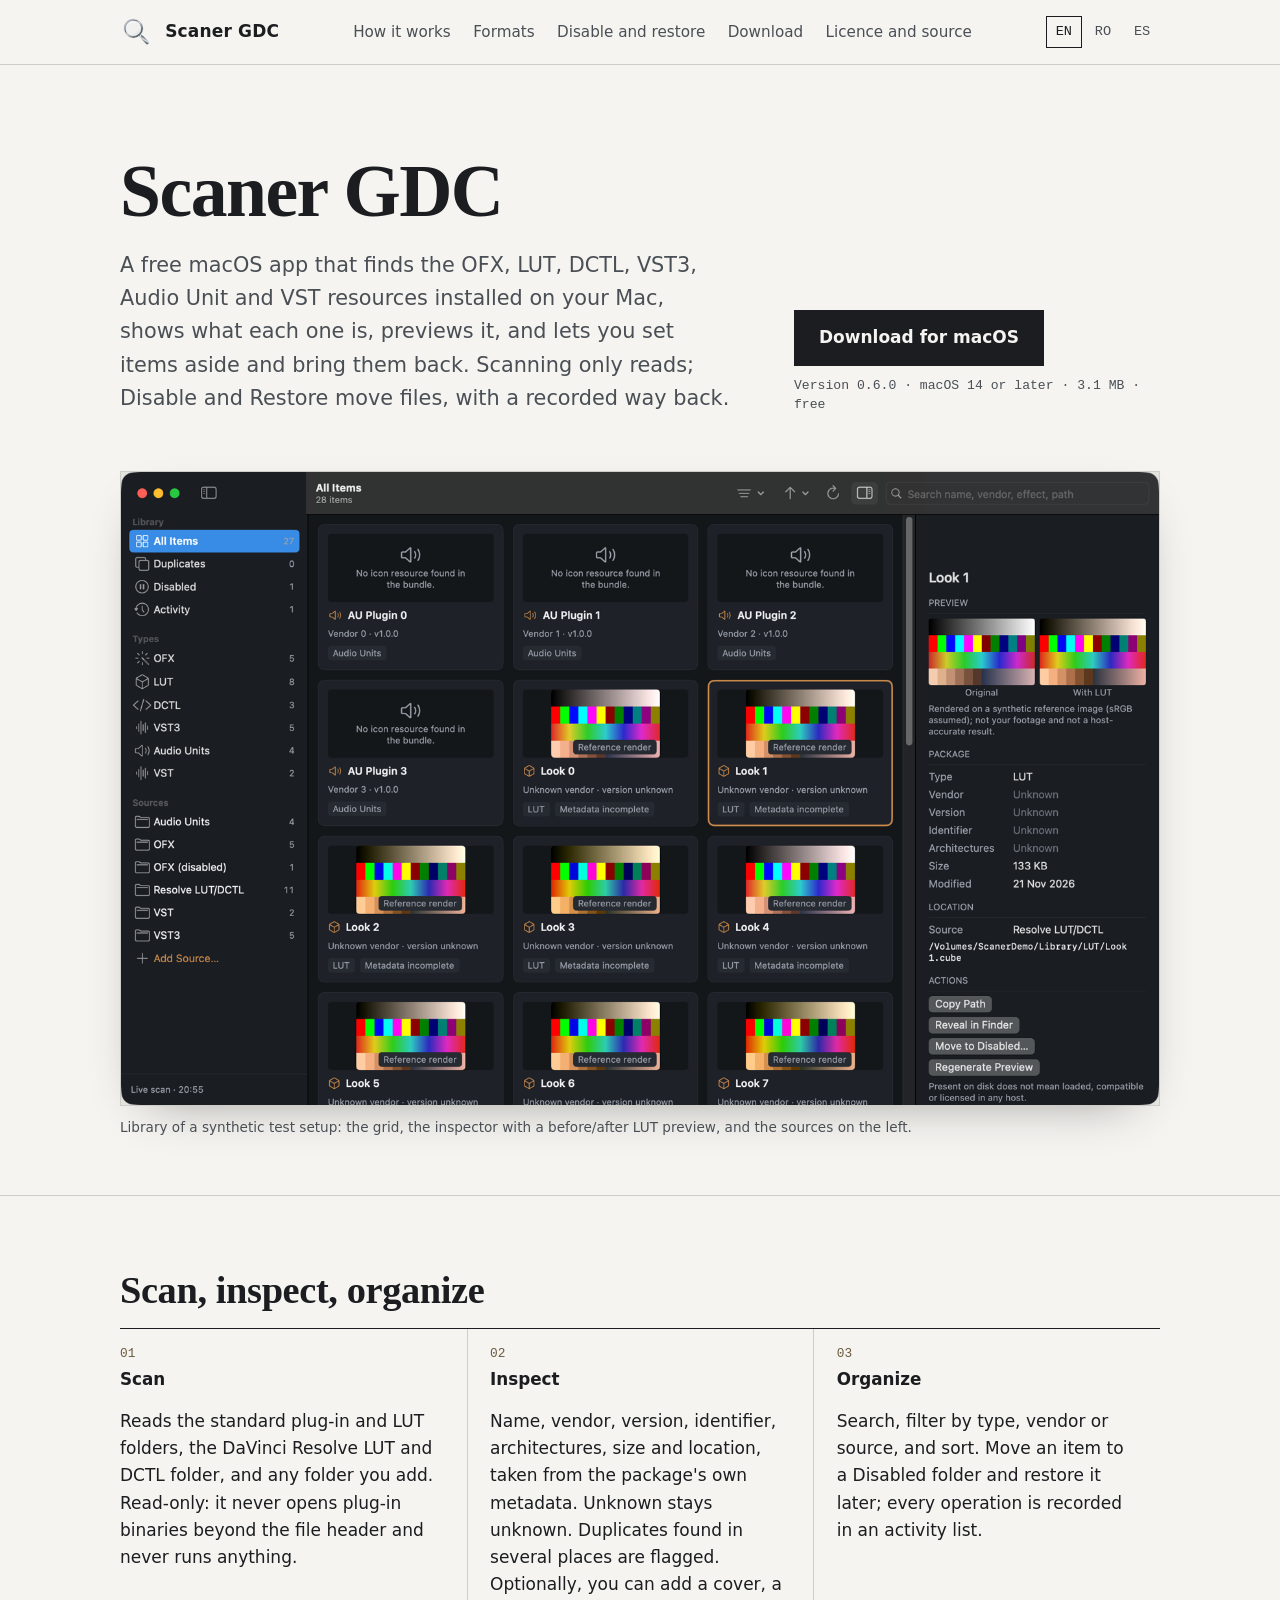
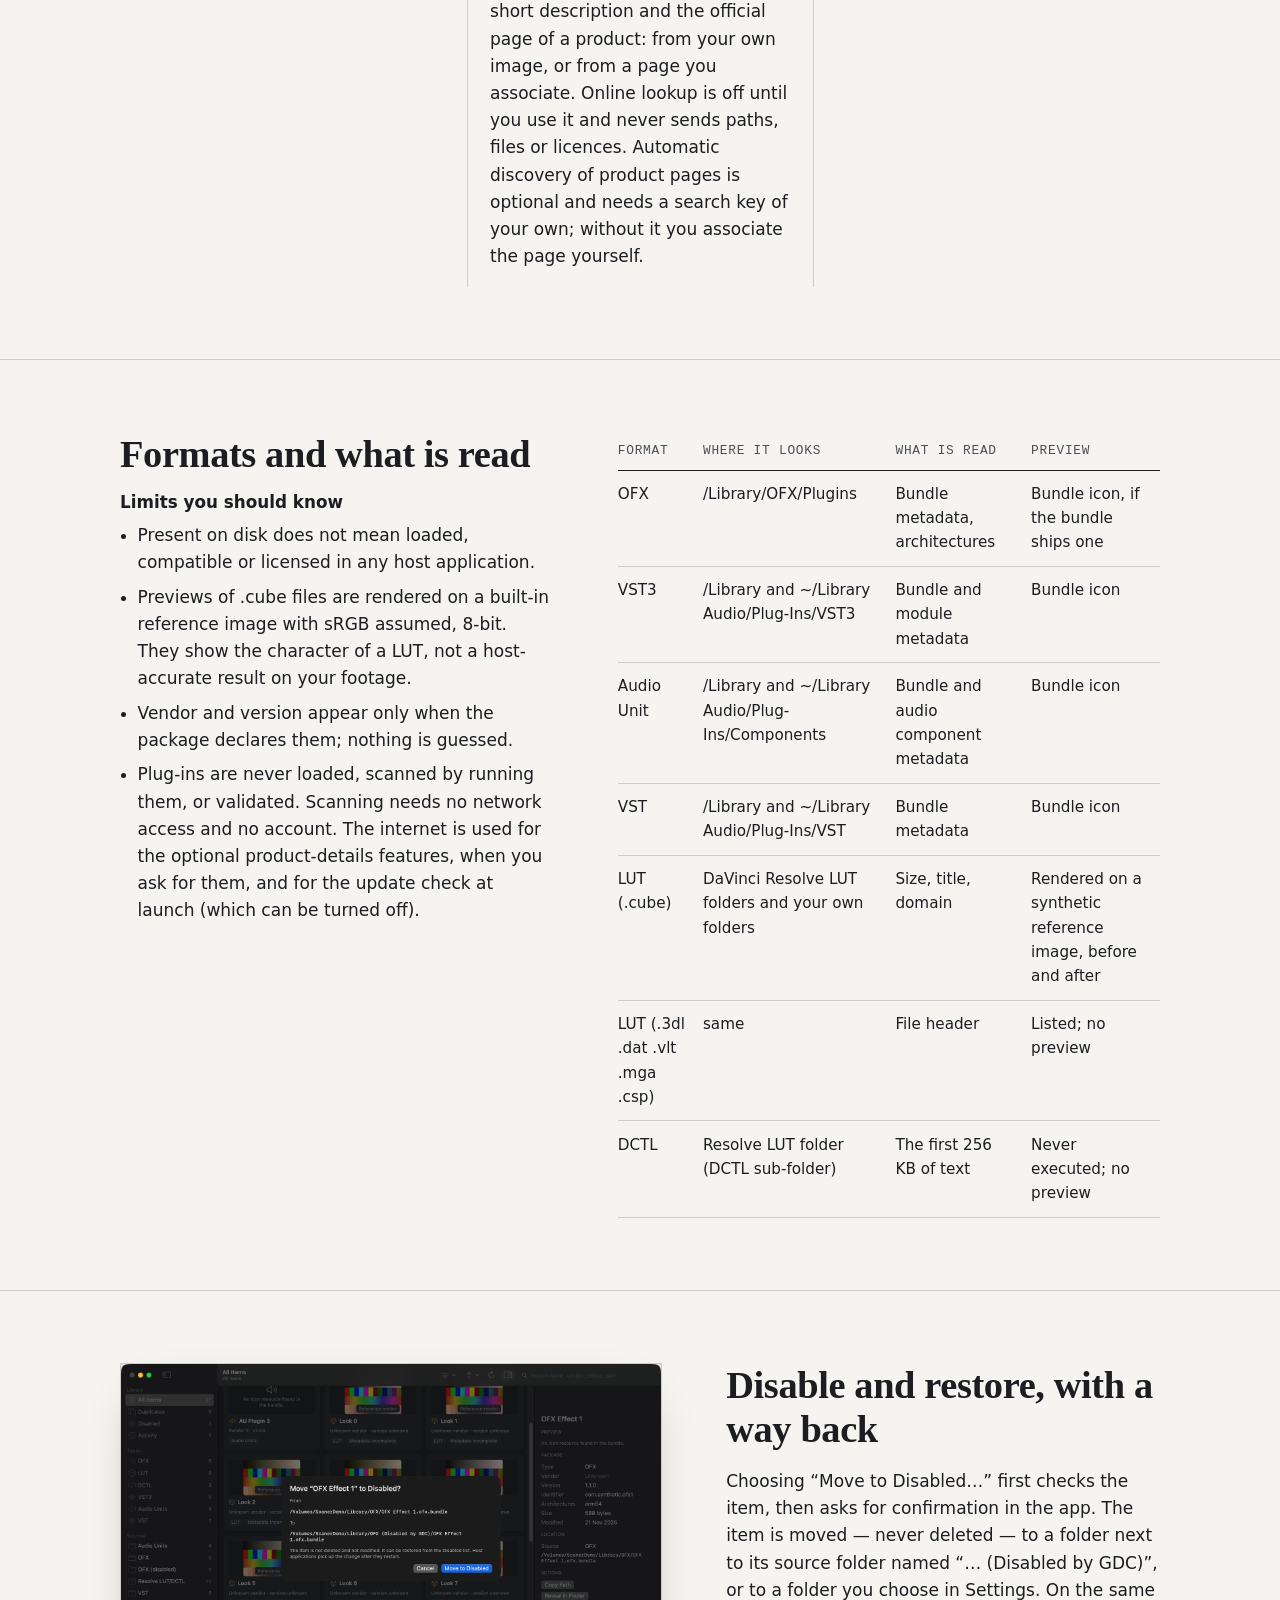
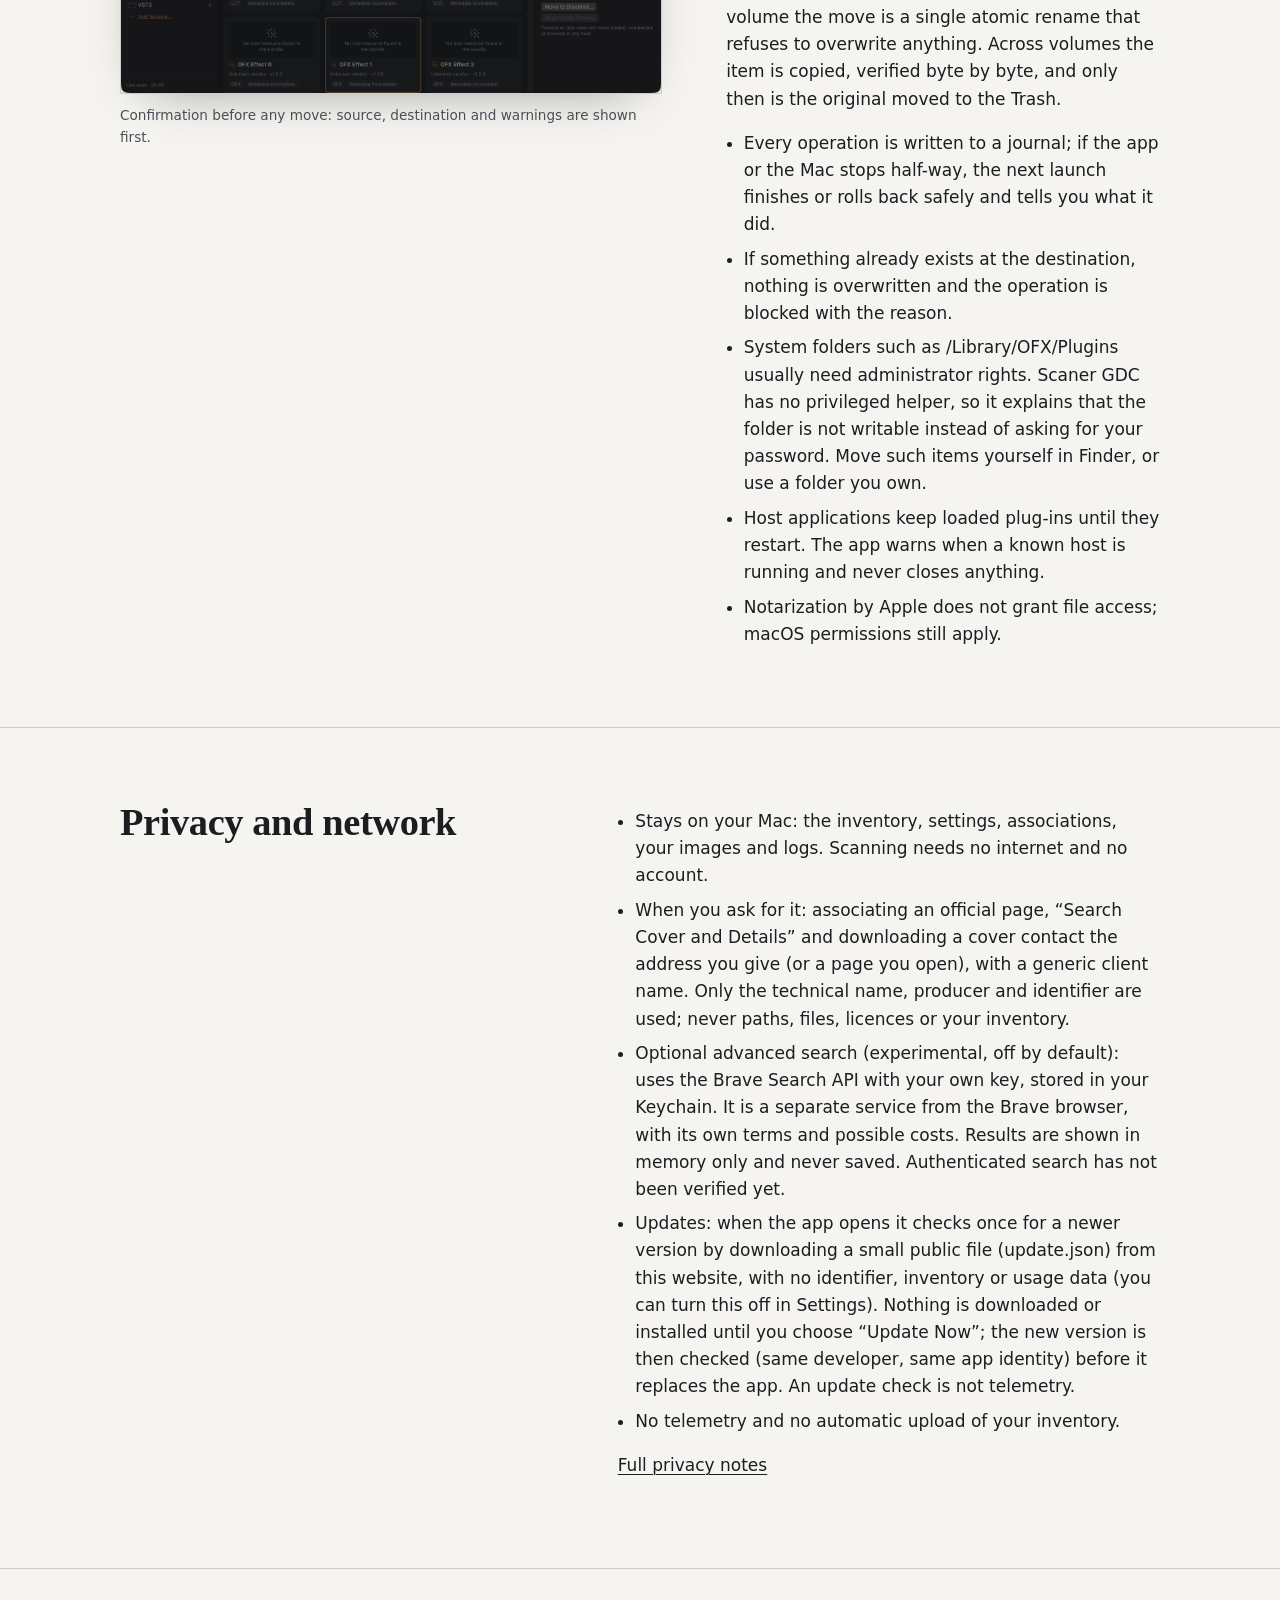
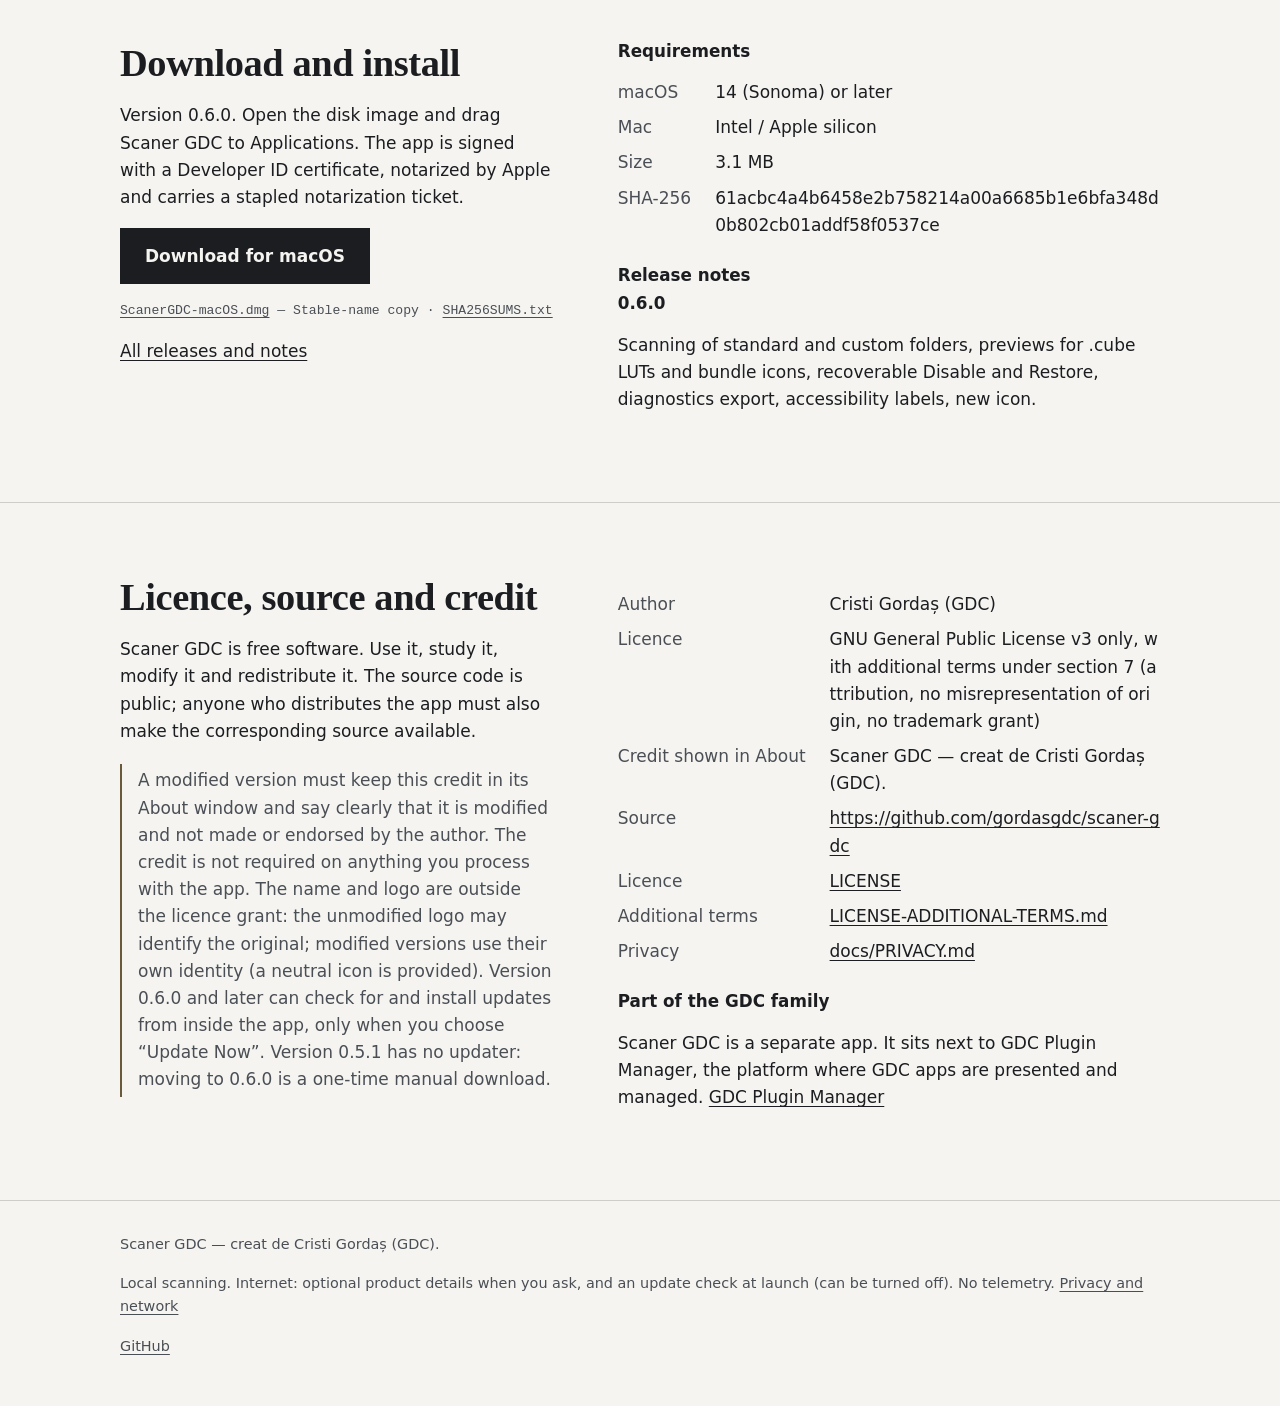
==== commit b7b32c54: "Scaner GDC 0.6.0 Source snapshot of the private development history at bf035093c470." ====
--- a/site/index.html
+++ b/site/index.html
@@ -9,7 +9,7 @@
 <nav class="main" aria-label="Main"><a href="#workflow">How it works</a><a href="#formats">Formats</a><a href="#manage">Disable and restore</a><a href="#download">Download</a><a href="#license">Licence and source</a></nav><nav class="lang" aria-label="Language"><a href="./" hreflang="en" lang="en" aria-current="page">EN</a><a href="ro/" hreflang="ro" lang="ro">RO</a><a href="es/" hreflang="es" lang="es">ES</a></nav></div></header>
 <main id="main">
 <div class="hero"><div class="wrap"><div class="cols"><div><h1>Scaner GDC</h1><p class="lead">A free macOS app that finds the OFX, LUT, DCTL, VST3, Audio Unit and VST resources installed on your Mac, shows what each one is, previews it, and lets you set items aside and bring them back. Scanning only reads; Disable and Restore move files, with a recorded way back.</p></div>
-<div class="dl"><span class="btn off" role="note">Preview — download not yet published</span><p class="meta">Version 0.6.0 · macOS 14 or later · free</p></div></div>
+<div class="dl"><a class="btn" href="https://github.com/gordasgdc/scaner-gdc/releases/download/v0.6.0/ScanerGDC-macOS-0.6.0.dmg">Download for macOS</a><p class="meta">Version 0.6.0 · macOS 14 or later · 3.1 MB · free</p></div></div>
 <figure class="shot hero-shot"><img src="assets/shots/main.png" width="1600" height="975" alt="Scaner GDC window with a grid of plug-ins and LUTs and an inspector showing an original and a LUT preview"><figcaption>Library of a synthetic test setup: the grid, the inspector with a before/after LUT preview, and the sources on the left.</figcaption></figure></div></div>
 <section id="workflow"><div class="wrap"><h2>Scan, inspect, organize</h2><ol class="steps"><li><span class="n">01</span><h3>Scan</h3><p>Reads the standard plug-in and LUT folders, the DaVinci Resolve LUT and DCTL folder, and any folder you add. Read-only: it never opens plug-in binaries beyond the file header and never runs anything.</p></li><li><span class="n">02</span><h3>Inspect</h3><p>Name, vendor, version, identifier, architectures, size and location, taken from the package&#x27;s own metadata. Unknown stays unknown. Duplicates found in several places are flagged. Optionally, you can add a cover, a short description and the official page of a product: from your own image, or from a page you associate. Online lookup is off until you use it and never sends paths, files or licences. Automatic discovery of product pages is optional and needs a search key of your own; without it you associate the page yourself.</p></li><li><span class="n">03</span><h3>Organize</h3><p>Search, filter by type, vendor or source, and sort. Move an item to a Disabled folder and restore it later; every operation is recorded in an activity list.</p></li></ol></div></section>
 <section id="formats"><div class="wrap split"><div><h2>Formats and what is read</h2><h3>Limits you should know</h3><ul class="plain"><li>Present on disk does not mean loaded, compatible or licensed in any host application.</li><li>Previews of .cube files are rendered on a built-in reference image with sRGB assumed, 8-bit. They show the character of a LUT, not a host-accurate result on your footage.</li><li>Vendor and version appear only when the package declares them; nothing is guessed.</li><li>Plug-ins are never loaded, scanned by running them, or validated. Scanning needs no network access and no account. The internet is used for the optional product-details features, when you ask for them, and for the update check at launch (which can be turned off).</li></ul></div>
@@ -17,8 +17,8 @@
 <section id="manage"><div class="wrap split flip"><div><h2>Disable and restore, with a way back</h2><p>Choosing “Move to Disabled…” first checks the item, then asks for confirmation in the app. The item is moved — never deleted — to a folder next to its source folder named “… (Disabled by GDC)”, or to a folder you choose in Settings. On the same volume the move is a single atomic rename that refuses to overwrite anything. Across volumes the item is copied, verified byte by byte, and only then is the original moved to the Trash.</p><ul class="plain"><li>Every operation is written to a journal; if the app or the Mac stops half-way, the next launch finishes or rolls back safely and tells you what it did.</li><li>If something already exists at the destination, nothing is overwritten and the operation is blocked with the reason.</li><li>System folders such as /Library/OFX/Plugins usually need administrator rights. Scaner GDC has no privileged helper, so it explains that the folder is not writable instead of asking for your password. Move such items yourself in Finder, or use a folder you own.</li><li>Host applications keep loaded plug-ins until they restart. The app warns when a known host is running and never closes anything.</li><li>Notarization by Apple does not grant file access; macOS permissions still apply.</li></ul></div>
 <figure class="shot"><img src="assets/shots/confirm.png" width="1600" height="975" alt="Confirmation dialog before moving an OFX effect to the Disabled folder" loading="lazy"><figcaption>Confirmation before any move: source, destination and warnings are shown first.</figcaption></figure></div></section>
 <section id="privacy"><div class="wrap split"><div><h2>Privacy and network</h2></div><div><ul class="plain"><li>Stays on your Mac: the inventory, settings, associations, your images and logs. Scanning needs no internet and no account.</li><li>When you ask for it: associating an official page, “Search Cover and Details” and downloading a cover contact the address you give (or a page you open), with a generic client name. Only the technical name, producer and identifier are used; never paths, files, licences or your inventory.</li><li>Optional advanced search (experimental, off by default): uses the Brave Search API with your own key, stored in your Keychain. It is a separate service from the Brave browser, with its own terms and possible costs. Results are shown in memory only and never saved. Authenticated search has not been verified yet.</li><li>Updates: when the app opens it checks once for a newer version by downloading a small public file (update.json) from this website, with no identifier, inventory or usage data (you can turn this off in Settings). Nothing is downloaded or installed until you choose “Update Now”; the new version is then checked (same developer, same app identity) before it replaces the app. An update check is not telemetry.</li><li>No telemetry and no automatic upload of your inventory.</li></ul><p><a href="https://github.com/gordasgdc/scaner-gdc/blob/main/docs/PRIVACY.md">Full privacy notes</a></p></div></div></section>
-<section id="download"><div class="wrap split"><div><h2>Download and install</h2><p>Version 0.6.0. Open the disk image and drag Scaner GDC to Applications. The app is signed with a Developer ID certificate, notarized by Apple and carries a stapled notarization ticket.</p><p><span class="btn off" role="note">Preview — download not yet published</span></p><p><a href="https://github.com/gordasgdc/scaner-gdc/releases">All releases and notes</a></p></div>
-<div><h3>Requirements</h3><dl class="facts"><dt>macOS</dt><dd>14 (Sonoma) or later</dd><dt>Mac</dt><dd>Apple silicon / Intel</dd><dt>Size</dt><dd>Shown at publication</dd><dt>SHA-256</dt><dd>Shown at publication</dd></dl><h3 style="margin-top:1.6rem">Release notes</h3><h3>0.6.0</h3><p>Scanning of standard and custom folders, previews for .cube LUTs and bundle icons, recoverable Disable and Restore, diagnostics export, accessibility labels, new icon.</p></div></div></section>
+<section id="download"><div class="wrap split"><div><h2>Download and install</h2><p>Version 0.6.0. Open the disk image and drag Scaner GDC to Applications. The app is signed with a Developer ID certificate, notarized by Apple and carries a stapled notarization ticket.</p><p><a class="btn" href="https://github.com/gordasgdc/scaner-gdc/releases/download/v0.6.0/ScanerGDC-macOS-0.6.0.dmg">Download for macOS</a></p><p class="meta"><a href="https://github.com/gordasgdc/scaner-gdc/releases/latest/download/ScanerGDC-macOS.dmg">ScanerGDC-macOS.dmg</a> — Stable-name copy · <a href="https://github.com/gordasgdc/scaner-gdc/releases/download/v0.6.0/SHA256SUMS.txt">SHA256SUMS.txt</a></p><p><a href="https://github.com/gordasgdc/scaner-gdc/releases">All releases and notes</a></p></div>
+<div><h3>Requirements</h3><dl class="facts"><dt>macOS</dt><dd>14 (Sonoma) or later</dd><dt>Mac</dt><dd>Intel / Apple silicon</dd><dt>Size</dt><dd>3.1 MB</dd><dt>SHA-256</dt><dd>61acbc4a4b6458e2b758214a00a6685b1e6bfa348d0b802cb01addf58f0537ce</dd></dl><h3 style="margin-top:1.6rem">Release notes</h3><h3>0.6.0</h3><p>Scanning of standard and custom folders, previews for .cube LUTs and bundle icons, recoverable Disable and Restore, diagnostics export, accessibility labels, new icon.</p></div></div></section>
 <section id="license"><div class="wrap split"><div><h2>Licence, source and credit</h2><p>Scaner GDC is free software. Use it, study it, modify it and redistribute it. The source code is public; anyone who distributes the app must also make the corresponding source available.</p><p class="note">A modified version must keep this credit in its About window and say clearly that it is modified and not made or endorsed by the author. The credit is not required on anything you process with the app. The name and logo are outside the licence grant: the unmodified logo may identify the original; modified versions use their own identity (a neutral icon is provided). Version 0.6.0 and later can check for and install updates from inside the app, only when you choose “Update Now”. Version 0.5.1 has no updater: moving to 0.6.0 is a one-time manual download.</p></div>
 <div><dl class="facts"><dt>Author</dt><dd>Cristi Gordaș (GDC)</dd><dt>Licence</dt><dd>GNU General Public License v3 only, with additional terms under section 7 (attribution, no misrepresentation of origin, no trademark grant)</dd><dt>Credit shown in About</dt><dd>Scaner GDC — creat de Cristi Gordaș (GDC).</dd><dt>Source</dt><dd><a href="https://github.com/gordasgdc/scaner-gdc">https://github.com/gordasgdc/scaner-gdc</a></dd><dt>Licence</dt><dd><a href="https://github.com/gordasgdc/scaner-gdc/blob/main/LICENSE">LICENSE</a></dd><dt>Additional terms</dt><dd><a href="https://github.com/gordasgdc/scaner-gdc/blob/main/LICENSE-ADDITIONAL-TERMS.md">LICENSE-ADDITIONAL-TERMS.md</a></dd><dt>Privacy</dt><dd><a href="https://github.com/gordasgdc/scaner-gdc/blob/main/docs/PRIVACY.md">docs/PRIVACY.md</a></dd></dl><h3 style="margin-top:1.6rem">Part of the GDC family</h3><p>Scaner GDC is a separate app. It sits next to GDC Plugin Manager, the platform where GDC apps are presented and managed. <a href="https://gordas.dev/">GDC Plugin Manager</a></p></div></div></section>
 </main>
